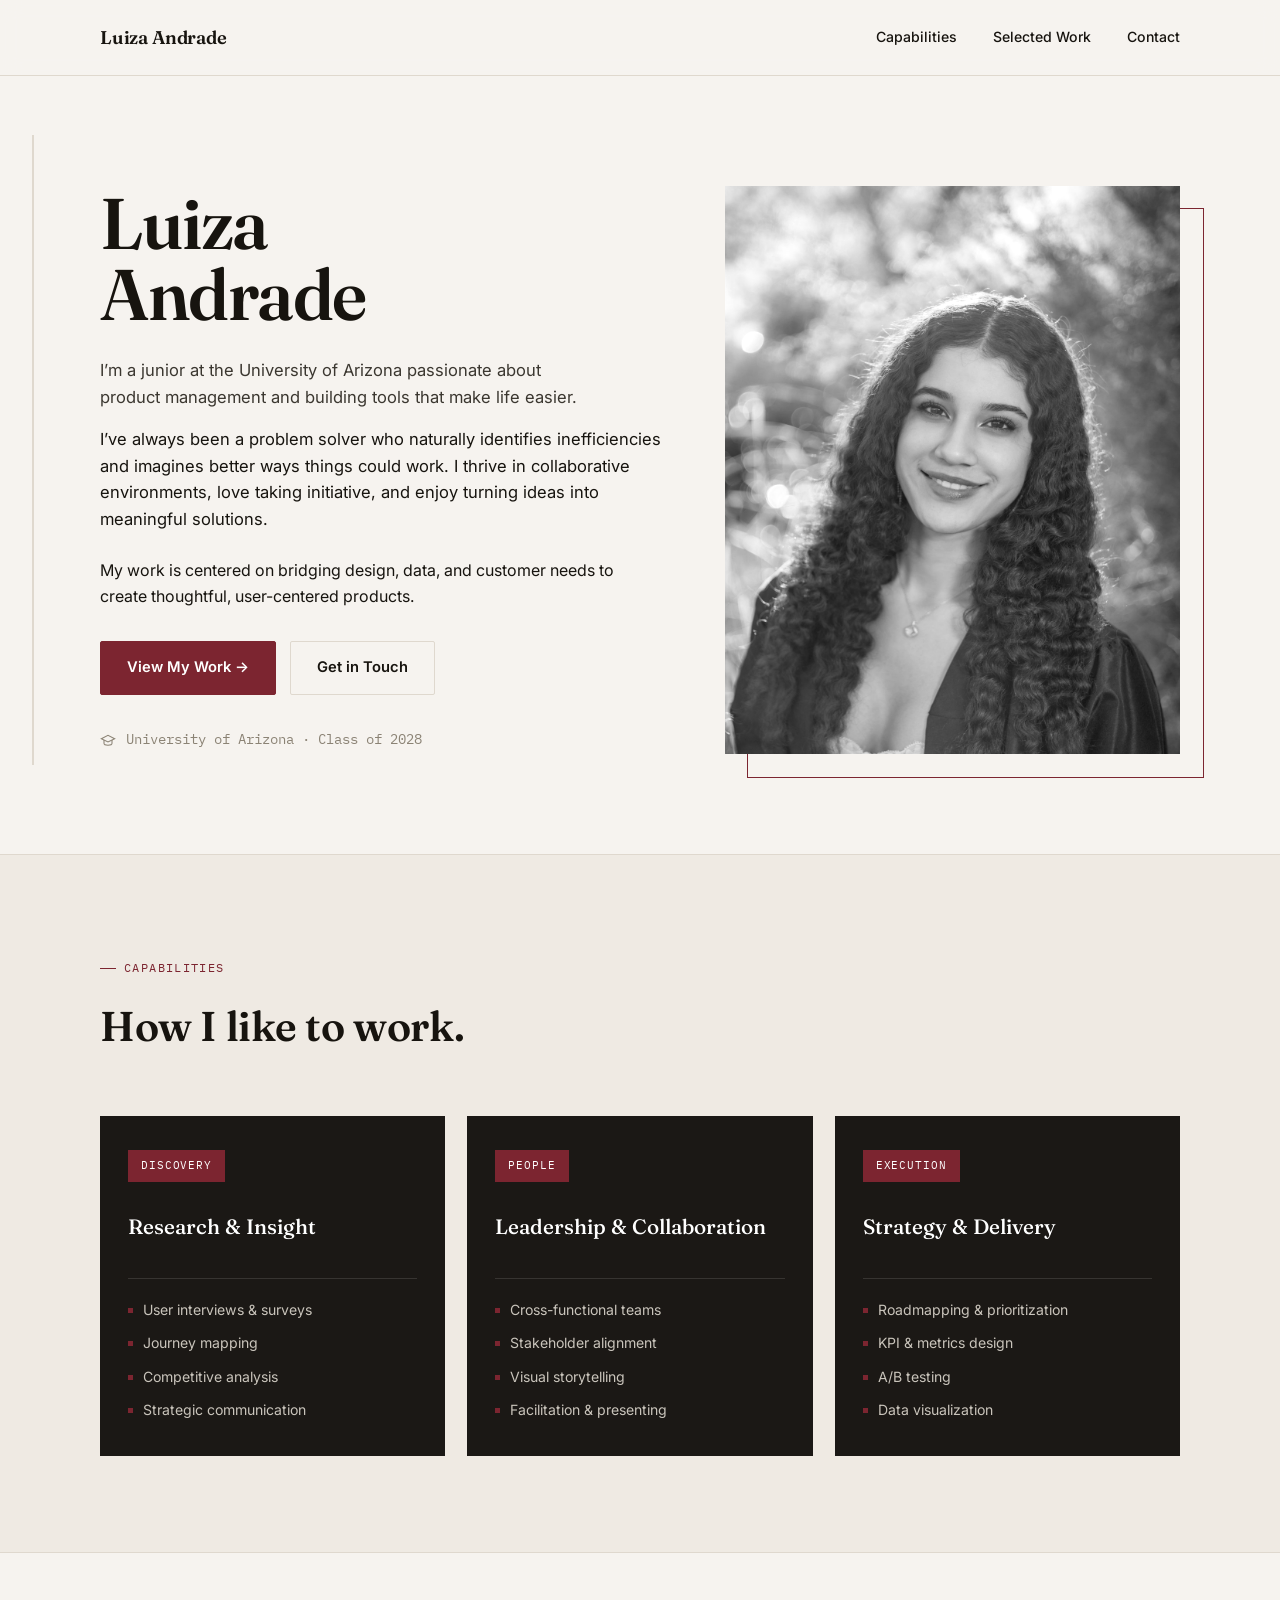
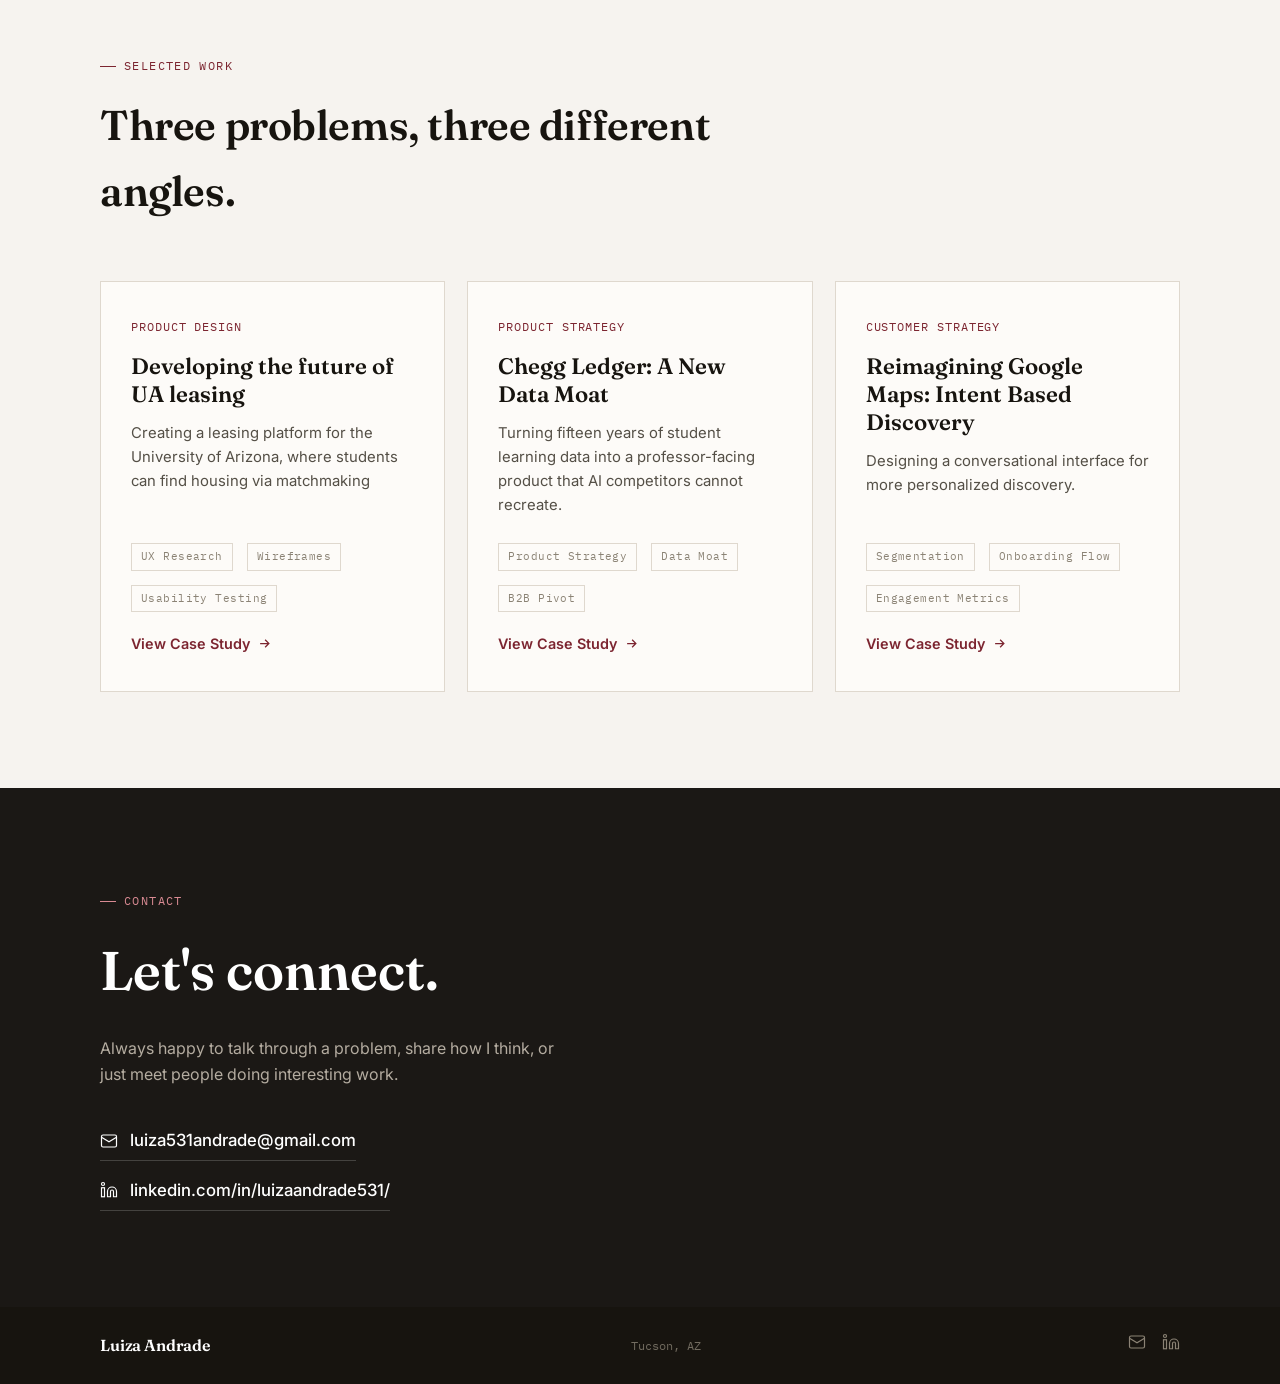
==== index.html @ 091e6804 "Link portfolio to Chegg Ledger case study" ====
<!DOCTYPE html>

<html lang="en"><head>
<meta charset="utf-8"/>
<meta content="width=device-width, initial-scale=1.0" name="viewport"/>
<title>Luiza Andrade</title>
<link href="https://fonts.googleapis.com" rel="preconnect"/>
<link crossorigin="" href="https://fonts.gstatic.com" rel="preconnect"/>
<link href="https://fonts.googleapis.com/css2?family=Fraunces:opsz,wght@9..144,300;9..144,400;9..144,500;9..144,600;9..144,700&amp;family=Inter:wght@400;500;600&amp;family=IBM+Plex+Mono:wght@400;500&amp;display=swap" rel="stylesheet"/>
<style>
  :root{
    --bg: #F6F3EF;
    --bg-alt: #EFEAE3;
    --ink: #17140F;
    --near-black: #1B1815;
    --oxblood: #7C2530;
    --oxblood-dark: #5E1B23;
    --cream-card: #FDFBF8;
    --line: #DFD8CE;
    --stone: #8B8375;
    --stone-light: #B4ACA0;
    --white: #FFFFFF;

    --serif: "Fraunces", Georgia, serif;
    --sans: "Inter", -apple-system, BlinkMacSystemFont, "Segoe UI", sans-serif;
    --mono: "IBM Plex Mono", monospace;
  }

  *{ margin:0; padding:0; box-sizing:border-box; }

  html{ scroll-behavior:smooth; }

  body{
    background:var(--bg);
    color:var(--ink);
    font-family:var(--sans);
    line-height:1.6;
    -webkit-font-smoothing:antialiased;
    overflow-x:hidden;
  }

  a{ color:inherit; text-decoration:none; }

  ::selection{ background:var(--oxblood); color:var(--white); }

  :focus-visible{
    outline: 2px solid var(--oxblood);
    outline-offset: 3px;
  }

  .wrap{
    max-width:1160px;
    margin:0 auto;
    padding:0 40px;
  }

  /* ---------- Roadmap thread (signature element) ---------- */
  .thread-track{
    position:fixed;
    left:32px;
    top:0;
    bottom:0;
    width:2px;
    z-index:5;
    display:flex;
    align-items:center;
    pointer-events:none;
  }
  .thread-track svg{ height:70vh; width:2px; overflow:visible; }
  .thread-line{
    stroke:var(--line);
    stroke-width:2;
  }
  .thread-fill{
    stroke:var(--oxblood);
    stroke-width:2;
    stroke-dasharray:1000;
    stroke-dashoffset:1000;
    transition:stroke-dashoffset .1s linear;
  }
  @media (max-width:900px){
    .thread-track{ display:none; }
  }

  /* ---------- Nav ---------- */
  header{
    position:sticky;
    top:0;
    z-index:50;
    background:rgba(246,243,239,0.88);
    backdrop-filter: blur(10px);
    border-bottom:1px solid var(--line);
  }
  nav{
    max-width:1160px;
    margin:0 auto;
    padding:22px 40px;
    display:flex;
    justify-content:space-between;
    align-items:center;
  }
  .logo{
    font-family:var(--serif);
    font-size:1.15rem;
    font-weight:600;
    letter-spacing:-0.01em;
  }
  .navlinks{
    display:flex;
    gap:36px;
    font-size:0.88rem;
    font-weight:500;
    color:var(--ink);
  }
  .navlinks a{
    position:relative;
    padding:4px 0;
    transition:color .2s ease;
  }
  .navlinks a::after{
    content:"";
    position:absolute;
    left:0; bottom:0;
    width:0; height:1px;
    background:var(--oxblood);
    transition:width .25s ease;
  }
  .navlinks a:hover{ color:var(--oxblood); }
  .navlinks a:hover::after{ width:100%; }

  .nav-toggle{ display:none; background:none; border:none; cursor:pointer; padding:6px; }
  .nav-toggle span{ display:block; width:22px; height:2px; background:var(--ink); margin:5px 0; transition:.25s; }

  @media (max-width:760px){
    .navlinks{
      position:fixed;
      top:64px; right:0;
      background:var(--cream-card);
      flex-direction:column;
      gap:0;
      width:220px;
      border:1px solid var(--line);
      border-radius:8px 0 0 8px;
      box-shadow:0 12px 30px rgba(0,0,0,0.12);
      transform:translateX(110%);
      transition:transform .3s ease;
    }
    .navlinks.open{ transform:translateX(0); }
    .navlinks a{ padding:16px 22px; border-bottom:1px solid var(--line); }
    .nav-toggle{ display:block; }
  }

  /* ---------- Eyebrow / labels ---------- */
  .eyebrow{
    font-family:var(--mono);
    font-size:0.72rem;
    letter-spacing:0.12em;
    text-transform:uppercase;
    color:var(--oxblood);
    display:inline-flex;
    align-items:center;
    gap:8px;
    margin-bottom:16px;
  }
  .eyebrow::before{
    content:"";
    width:16px; height:1px;
    background:var(--oxblood);
  }

  /* ---------- Hero ---------- */
  .hero{
    padding:110px 0 100px;
  }
  .hero-grid{
    display:grid;
    grid-template-columns:1.05fr 0.85fr;
    gap:64px;
    align-items:center;
  }
  .hero h1{
    font-family:var(--serif);
    font-weight:600;
    font-size:clamp(2.8rem, 5.6vw, 4.6rem);
    line-height:0.98;
    letter-spacing:-0.02em;
    margin-bottom:28px;
  }
  .hero h1 em{
    font-style:italic;
    font-weight:400;
    color:var(--oxblood);
  }
  .hero p{
    font-size:1.04rem;
    color:#3B3730;
    max-width:480px;
    margin-bottom:16px;
  }
  .hero p:last-of-type{ margin-bottom:32px; }

  .btn-row{ display:flex; gap:14px; flex-wrap:wrap; margin-bottom:34px; }
  .btn{
    font-family:var(--sans);
    font-weight:600;
    font-size:0.92rem;
    padding:14px 26px;
    border-radius:2px;
    cursor:pointer;
    transition:all .22s ease;
    display:inline-flex;
    align-items:center;
    gap:8px;
  }
  .btn-primary{
    background:var(--oxblood);
    color:var(--white);
    border:1px solid var(--oxblood);
  }
  .btn-primary:hover{
    background:var(--oxblood-dark);
    border-color:var(--oxblood-dark);
    transform:translateY(-1px);
  }
  .btn-ghost{
    background:transparent;
    color:var(--ink);
    border:1px solid var(--line);
  }
  .btn-ghost:hover{
    border-color:var(--ink);
    transform:translateY(-1px);
  }

  .badge-row{
    display:flex; align-items:center; gap:10px;
    font-size:0.85rem;
    color:var(--stone);
    font-family:var(--mono);
  }
  .badge-row svg{ flex-shrink:0; }

  .hero-photo{
    position:relative;
  }
  .hero-photo::before{
    content:"";
    position:absolute;
    top:22px; left:22px;
    width:100%; height:100%;
    border:1px solid var(--oxblood);
    z-index:0;
  }
  .hero-photo img{
    position:relative;
    z-index:1;
    width:100%;
    height:auto;
    display:block;
    object-fit:cover;
    filter:grayscale(1) contrast(1.05);
    aspect-ratio:4/5;
    object-position: center 20%;
  }

  @media (max-width:900px){
    .hero-grid{ grid-template-columns:1fr; }
    .hero{ padding:64px 0 60px; }
    .hero-photo{ order:-1; max-width:340px; }
  }

  /* ---------- Section shells ---------- */
  section{ padding:96px 0; }
  .section-alt{ background:var(--bg-alt); border-top:1px solid var(--line); border-bottom:1px solid var(--line); }

  .section-head{ margin-bottom:56px; max-width:640px; }
  .section-head h2{
    font-family:var(--serif);
    font-weight:600;
    font-size:clamp(1.9rem, 3.4vw, 2.6rem);
    letter-spacing:-0.01em;
  }

  /* ---------- Capabilities ---------- */
  .cap-grid{
    display:grid;
    grid-template-columns:repeat(3, 1fr);
    gap:22px;
  }
  .cap-card{
    background:var(--near-black);
    color:var(--white);
    padding:34px 28px;
    min-height:340px;
    display:flex;
    flex-direction:column;
    position:relative;
    overflow:hidden;
    transition:transform .3s ease;
  }
  .cap-card:hover{ transform:translateY(-4px); }
  .cap-tag{
    align-self:flex-start;
    background:var(--oxblood);
    color:var(--white);
    font-family:var(--mono);
    font-size:0.7rem;
    letter-spacing:0.08em;
    text-transform:uppercase;
    padding:7px 13px;
    margin-bottom:28px;
  }
  .cap-card h3{
    font-family:var(--serif);
    font-weight:500;
    font-size:1.3rem;
    margin-bottom:18px;
  }
  .cap-list{
    list-style:none;
    display:flex;
    flex-direction:column;
    gap:11px;
    margin-top:auto;
    padding-top:20px;
    border-top:1px solid rgba(255,255,255,0.12);
  }
  .cap-list li{
    font-size:0.88rem;
    color:#C9C4BB;
    display:flex;
    align-items:baseline;
    gap:10px;
  }
  .cap-list li::before{
    content:"";
    width:5px; height:5px;
    background:var(--oxblood);
    flex-shrink:0;
    transform:translateY(-2px);
  }

  @media (max-width:900px){
    .cap-grid{ grid-template-columns:1fr; }
  }

  /* ---------- Work ---------- */
  .work-grid{
    display:grid;
    grid-template-columns:repeat(3, 1fr);
    gap:22px;
  }
  .work-card{
    background:var(--cream-card);
    border:1px solid var(--line);
    padding:36px 30px;
    display:flex;
    flex-direction:column;
    transition:border-color .25s ease, transform .25s ease, box-shadow .25s ease;
  }
  .work-card:hover{
    border-color:var(--oxblood);
    transform:translateY(-4px);
    box-shadow:0 18px 40px rgba(23,20,15,0.08);
  }
  .work-tag{
    font-family:var(--mono);
    font-size:0.72rem;
    letter-spacing:0.08em;
    text-transform:uppercase;
    color:var(--oxblood);
    margin-bottom:16px;
  }
  .work-card h3{
    font-family:var(--serif);
    font-weight:600;
    font-size:1.4rem;
    line-height:1.25;
    margin-bottom:14px;
  }
  .work-card p{
    font-size:0.93rem;
    color:#544F46;
    margin-bottom:26px;
    flex-grow:1;
  }
  .work-meta{
    display:flex;
    gap:14px;
    flex-wrap:wrap;
    margin-bottom:20px;
  }
  .work-meta span{
    font-family:var(--mono);
    font-size:0.68rem;
    letter-spacing:0.04em;
    color:var(--stone);
    border:1px solid var(--line);
    padding:4px 9px;
  }
  .work-link{
    font-weight:600;
    font-size:0.9rem;
    color:var(--oxblood);
    display:inline-flex;
    align-items:center;
    gap:7px;
  }
  .work-link svg{ transition:transform .2s ease; }
  .work-card:hover .work-link svg{ transform:translateX(4px); }

  @media (max-width:900px){
    .work-grid{ grid-template-columns:1fr; }
  }

  /* ---------- Contact / Footer ---------- */
  .contact{
    background:var(--near-black);
    color:var(--white);
  }
  .contact .eyebrow{ color:#D98A93; }
  .contact .eyebrow::before{ background:#D98A93; }
  .contact h2{
    font-family:var(--serif);
    font-weight:600;
    font-size:clamp(2.2rem, 4.6vw, 3.4rem);
    margin-bottom:22px;
    max-width:600px;
  }
  .contact p{
    color:#B4ACA0;
    max-width:480px;
    margin-bottom:40px;
    font-size:1rem;
  }
  .contact-links{
    display:flex;
    flex-direction:column;
    gap:16px;
  }
  .contact-links a{
    display:inline-flex;
    align-items:center;
    gap:12px;
    font-size:1.05rem;
    font-weight:500;
    width:fit-content;
    padding-bottom:6px;
    border-bottom:1px solid rgba(255,255,255,0.18);
    transition:border-color .2s ease, color .2s ease;
  }
  .contact-links a:hover{ border-color:var(--oxblood); color:#E7A5AC; }

  footer{
    background:var(--ink);
    color:#8B8375;
    padding:26px 0;
  }
  .footer-row{
    display:flex;
    justify-content:space-between;
    align-items:center;
    flex-wrap:wrap;
    gap:14px;
  }
  .footer-row .logo{ color:var(--white); font-size:1rem; }
  .footer-tag{ font-family:var(--mono); font-size:0.78rem; color:#726C60; }
  .footer-icons{ display:flex; gap:16px; }
  .footer-icons a{ color:#8B8375; transition:color .2s ease; }
  .footer-icons a:hover{ color:var(--oxblood); }

  /* ---------- Reveal on scroll ---------- */
  .reveal{
    opacity:0;
    transform:translateY(22px);
    transition:opacity .7s ease, transform .7s ease;
  }
  .reveal.in{ opacity:1; transform:translateY(0); }

  @media (prefers-reduced-motion: reduce){
    html{ scroll-behavior:auto; }
    .reveal{ opacity:1; transform:none; transition:none; }
    .thread-fill{ transition:none; }
  }

</style>
</head>
<body class="" id="artifacts-component-root-html">
<div aria-hidden="true" class="thread-track">
<svg preserveaspectratio="none" viewbox="0 0 2 1000">
<line class="thread-line" x1="1" x2="1" y1="0" y2="1000"></line>
<line class="thread-fill" id="threadFill" style="stroke-dashoffset: 0;" x1="1" x2="1" y1="0" y2="1000"></line>
</svg>
</div>
<header>
<nav>
<div class="logo">Luiza Andrade</div>
<div class="navlinks" id="navLinks">
<a href="#capabilities">Capabilities</a>
<a href="#work">Selected Work</a>
<a href="#contact">Contact</a>
</div>
<button aria-label="Toggle menu" class="nav-toggle" id="navToggle">
<span></span><span></span><span></span>
</button>
</nav>
</header>
<section class="hero" id="about">
<div class="wrap hero-grid">
<div>
<h1 class="reveal">Luiza<br/>Andrade</h1>
<p class="reveal"><span style="font-size: 16.64px;">I’m a junior at the University of Arizona passionate about product management and building tools that make life easier.</span><div><div><span style="font-size: 16.64px;">I’ve always been a problem solver who naturally identifies inefficiencies and imagines better ways things could work.</span><span style="font-size: 1.04rem;"> I thrive in collaborative environments, love taking initiative, and enjoy turning ideas into meaningful solutions.</span> </div><div><br/></div><div>My work is centered on bridging design, data, and customer needs to create thoughtful, user-centered products.</div></div></p>
<div class="btn-row reveal">
<a class="btn btn-primary" href="#work">View My Work →</a>
<a class="btn btn-ghost" href="#contact">Get in Touch</a>
</div>
<div class="badge-row reveal">
<svg fill="none" height="16" stroke="currentColor" stroke-width="1.6" viewbox="0 0 24 24" width="16"><path d="M22 10 12 5 2 10l10 5 10-5Z"></path><path d="M6 12v5c0 1.5 2.7 3 6 3s6-1.5 6-3v-5"></path></svg>
<span>University of Arizona · Class of 2028</span>
</div>
</div>
<div class="hero-photo reveal" id="heroPhoto">
<img alt="Portrait of Luiza Andrade" id="heroPhotoImg" src="luiza-photo.jpg"/>
</div>
</div>
</section>
<section class="section-alt" id="capabilities">
<div class="wrap">
<div class="section-head reveal">
<div class="eyebrow">Capabilities</div>
<h2>How I like to work.</h2>
</div>
<div class="cap-grid" id="capGrid">
<div class="cap-card reveal">
<div class="cap-tag">Discovery</div>
<h3>Research &amp; Insight</h3>
<ul class="cap-list">
<li>User interviews &amp; surveys</li>
<li>Journey mapping</li>
<li>Competitive analysis</li>
<li>Strategic communication</li>
</ul>
</div>
<div class="cap-card reveal">
<div class="cap-tag">People</div>
<h3>Leadership &amp; Collaboration</h3>
<ul class="cap-list">
<li>Cross-functional teams</li>
<li>Stakeholder alignment</li>
<li>Visual storytelling</li>
<li>Facilitation &amp; presenting</li>
</ul>
</div>
<div class="cap-card reveal">
<div class="cap-tag">Execution</div>
<h3>Strategy &amp; Delivery</h3>
<ul class="cap-list">
<li>Roadmapping &amp; prioritization</li>
<li>KPI &amp; metrics design</li>
<li>A/B testing</li>
<li>Data visualization</li>
</ul>
</div>
</div>
</div>
</section>
<section id="work">
<div class="wrap">
<div class="section-head reveal">
<div class="eyebrow">Selected Work</div>
<h2>Three problems, three different angles.</h2>
</div>
<div class="work-grid" id="workGrid">
<div class="work-card reveal">
<div class="work-tag">Product Design</div>
<h3>Developing the future of UA leasing</h3>
<p>Creating a leasing platform for the University of Arizona, where students can find housing via matchmaking </p>
<div class="work-meta">
<span>UX Research</span>
<span>Wireframes</span>
<span>Usability Testing</span>
</div>
<a class="work-link" href="subzona_case_study (2).html">View Case Study
          <svg fill="none" height="15" stroke="currentColor" stroke-width="2" viewbox="0 0 24 24" width="15"><path d="M5 12h14M13 6l6 6-6 6"></path></svg>
</a>
</div>
<div class="work-card reveal">
<div class="work-tag">Product Strategy</div>
<h3>Chegg Ledger: A New Data Moat</h3>
<p>Turning fifteen years of student learning data into a professor-facing product that AI competitors cannot recreate.</p>
<div class="work-meta">
<span>Product Strategy</span>
<span>Data Moat</span>
<span>B2B Pivot</span>
</div>
<a class="work-link" href="chegg-ledger-case-study (1).html">View Case Study
          <svg fill="none" height="15" stroke="currentColor" stroke-width="2" viewbox="0 0 24 24" width="15"><path d="M5 12h14M13 6l6 6-6 6"></path></svg>
</a>
</div>
<div class="work-card reveal">
<div class="work-tag">Customer Strategy</div>
<h3>Reimagining Google Maps: Intent Based Discovery </h3>
<p>Designing a conversational interface for more personalized discovery.</p>
<div class="work-meta">
<span>Segmentation</span>
<span>Onboarding Flow</span>
<span>Engagement Metrics</span>
</div>
<a class="work-link" href="case-study2">View Case Study
          <svg fill="none" height="15" stroke="currentColor" stroke-width="2" viewbox="0 0 24 24" width="15"><path d="M5 12h14M13 6l6 6-6 6"></path></svg>
</a>
</div>
</div>
</div>
</section>
<section class="contact" id="contact">
<div class="wrap">
<div class="eyebrow reveal">Contact</div>
<h2 class="reveal">Let's connect.</h2>
<p class="reveal">Always happy to talk through a problem, share how I think, or just meet people doing interesting work.</p>
<div class="contact-links reveal">
<a href="mailto:luiza531andrade@gmail.com">
<svg fill="none" height="18" stroke="currentColor" stroke-width="1.6" viewbox="0 0 24 24" width="18"><rect height="16" rx="2" width="20" x="2" y="4"></rect><path d="m2 7 10 6 10-6"></path></svg>
<span>luiza531andrade@gmail.com</span>
</a>
<a href="https://www.linkedin.com/in/luizaandrade531/" rel="noopener" target="_blank">
<svg fill="none" height="18" stroke="currentColor" stroke-width="1.6" viewbox="0 0 24 24" width="18"><path d="M16 8a6 6 0 0 1 6 6v7h-4v-7a2 2 0 0 0-2-2 2 2 0 0 0-2 2v7h-4v-7a6 6 0 0 1 6-6Z"></path><rect height="12" width="4" x="2" y="9"></rect><circle cx="4" cy="4" r="2"></circle></svg>
<span>linkedin.com/in/luizaandrade531/</span>
</a>
</div>
</div>
</section>
<footer>
<div class="wrap footer-row">
<div class="logo">Luiza Andrade</div>
<div class="footer-tag">Tucson, AZ </div>
<div class="footer-icons">
<a aria-label="Email" href="mailto:luiza531andrade@gmail.com">
<svg fill="none" height="18" stroke="currentColor" stroke-width="1.6" viewbox="0 0 24 24" width="18"><rect height="16" rx="2" width="20" x="2" y="4"></rect><path d="m2 7 10 6 10-6"></path></svg>
</a>
<a aria-label="LinkedIn" href="https://www.linkedin.com/in/luizaandrade531/" rel="noopener" target="_blank">
<svg fill="none" height="18" stroke="currentColor" stroke-width="1.6" viewbox="0 0 24 24" width="18"><path d="M16 8a6 6 0 0 1 6 6v7h-4v-7a2 2 0 0 0-2-2 2 2 0 0 0-2 2v7h-4v-7a6 6 0 0 1 6-6Z"></path><rect height="12" width="4" x="2" y="9"></rect><circle cx="4" cy="4" r="2"></circle></svg>
</a>
</div>
</div>
</footer>
<script>
  // Mobile nav toggle
  const navToggle = document.getElementById('navToggle');
  const navLinks = document.getElementById('navLinks');
  navToggle.addEventListener('click', () => navLinks.classList.toggle('open'));
  navLinks.querySelectorAll('a').forEach(a => a.addEventListener('click', () => navLinks.classList.remove('open')));

  // Scroll reveal
  const reveals = document.querySelectorAll('.reveal');
  const io = new IntersectionObserver((entries) => {
    entries.forEach(entry => {
      if(entry.isIntersecting){
        entry.target.classList.add('in');
        io.unobserve(entry.target);
      }
    });
  }, { threshold: 0.15 });
  reveals.forEach(el => io.observe(el));

  // Roadmap thread fill on scroll
  const threadFill = document.getElementById('threadFill');
  function updateThread(){
    const scrollTop = window.scrollY;
    const docHeight = document.documentElement.scrollHeight - window.innerHeight;
    const pct = Math.min(scrollTop / docHeight, 1);
    const len = 1000;
    threadFill.style.strokeDashoffset = String(len - (len * pct));
  }
  window.addEventListener('scroll', updateThread, { passive:true });
  updateThread();

</script>
</body></html>
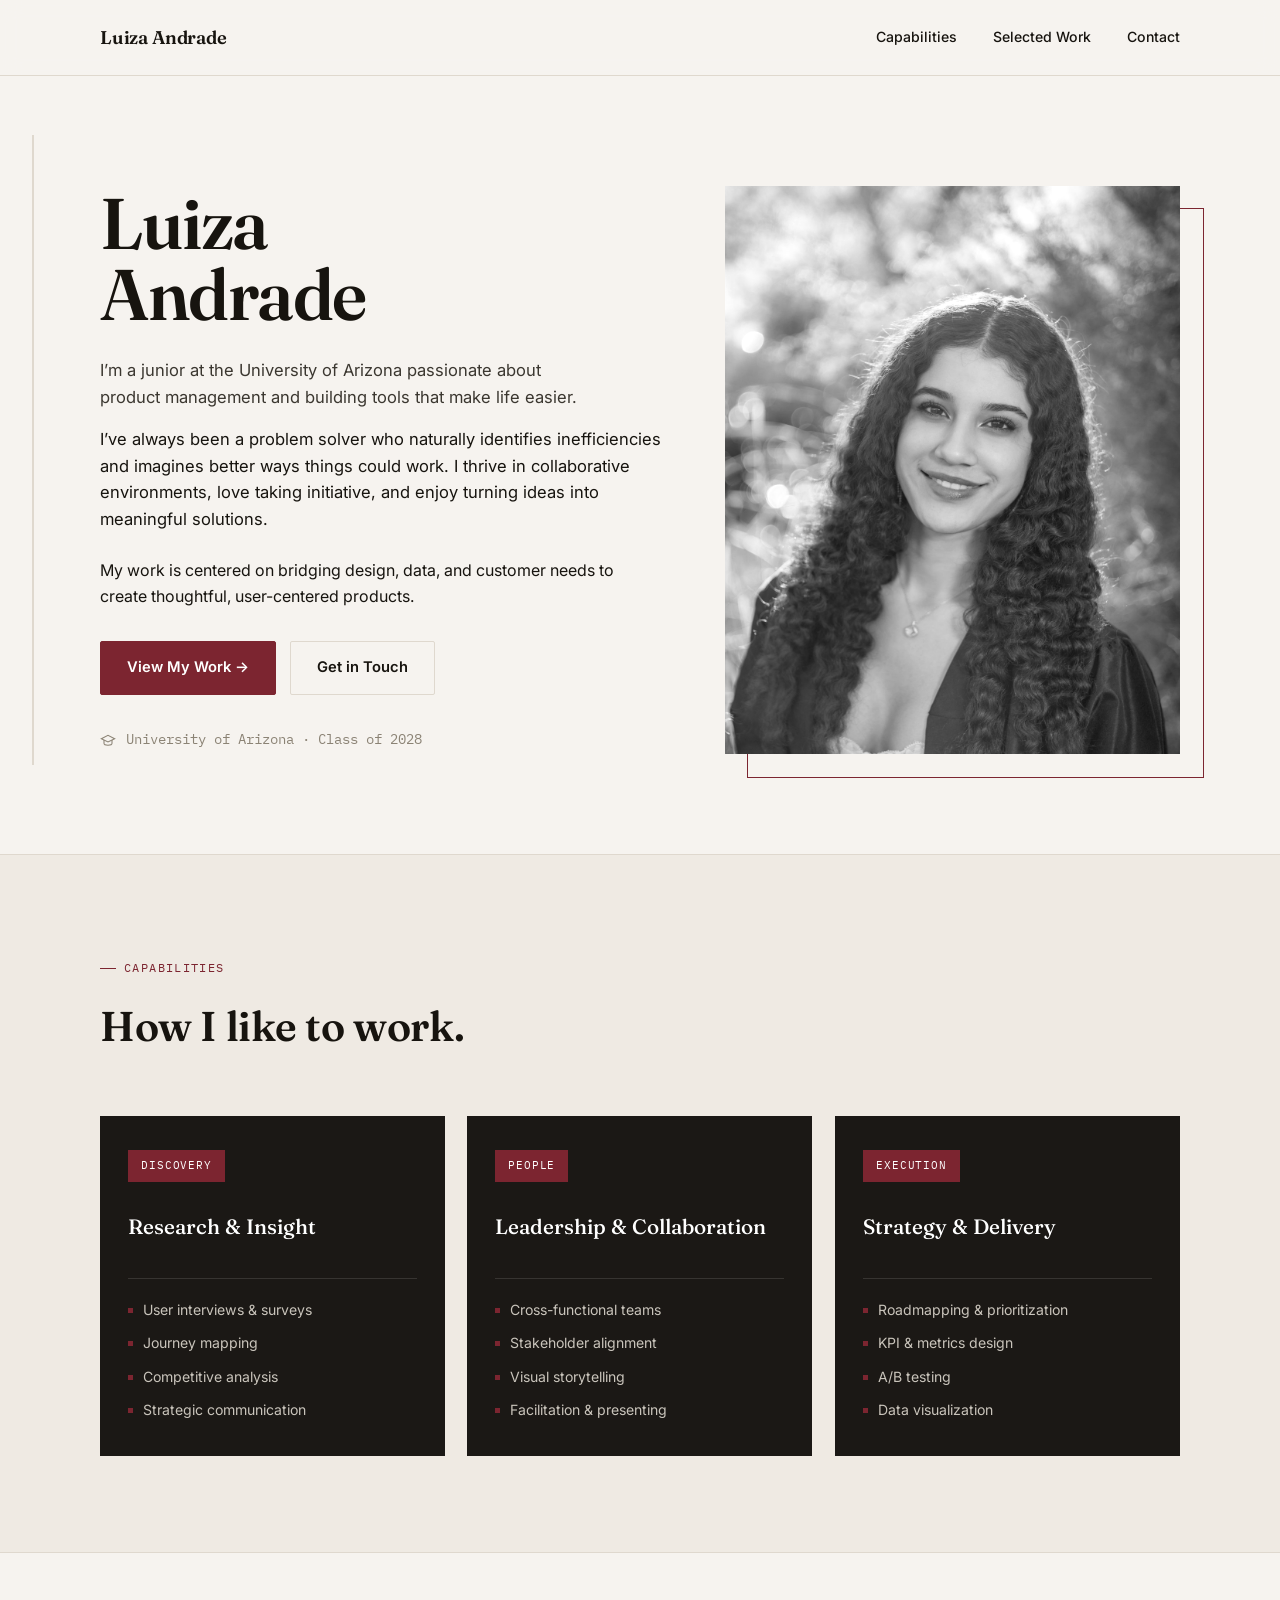
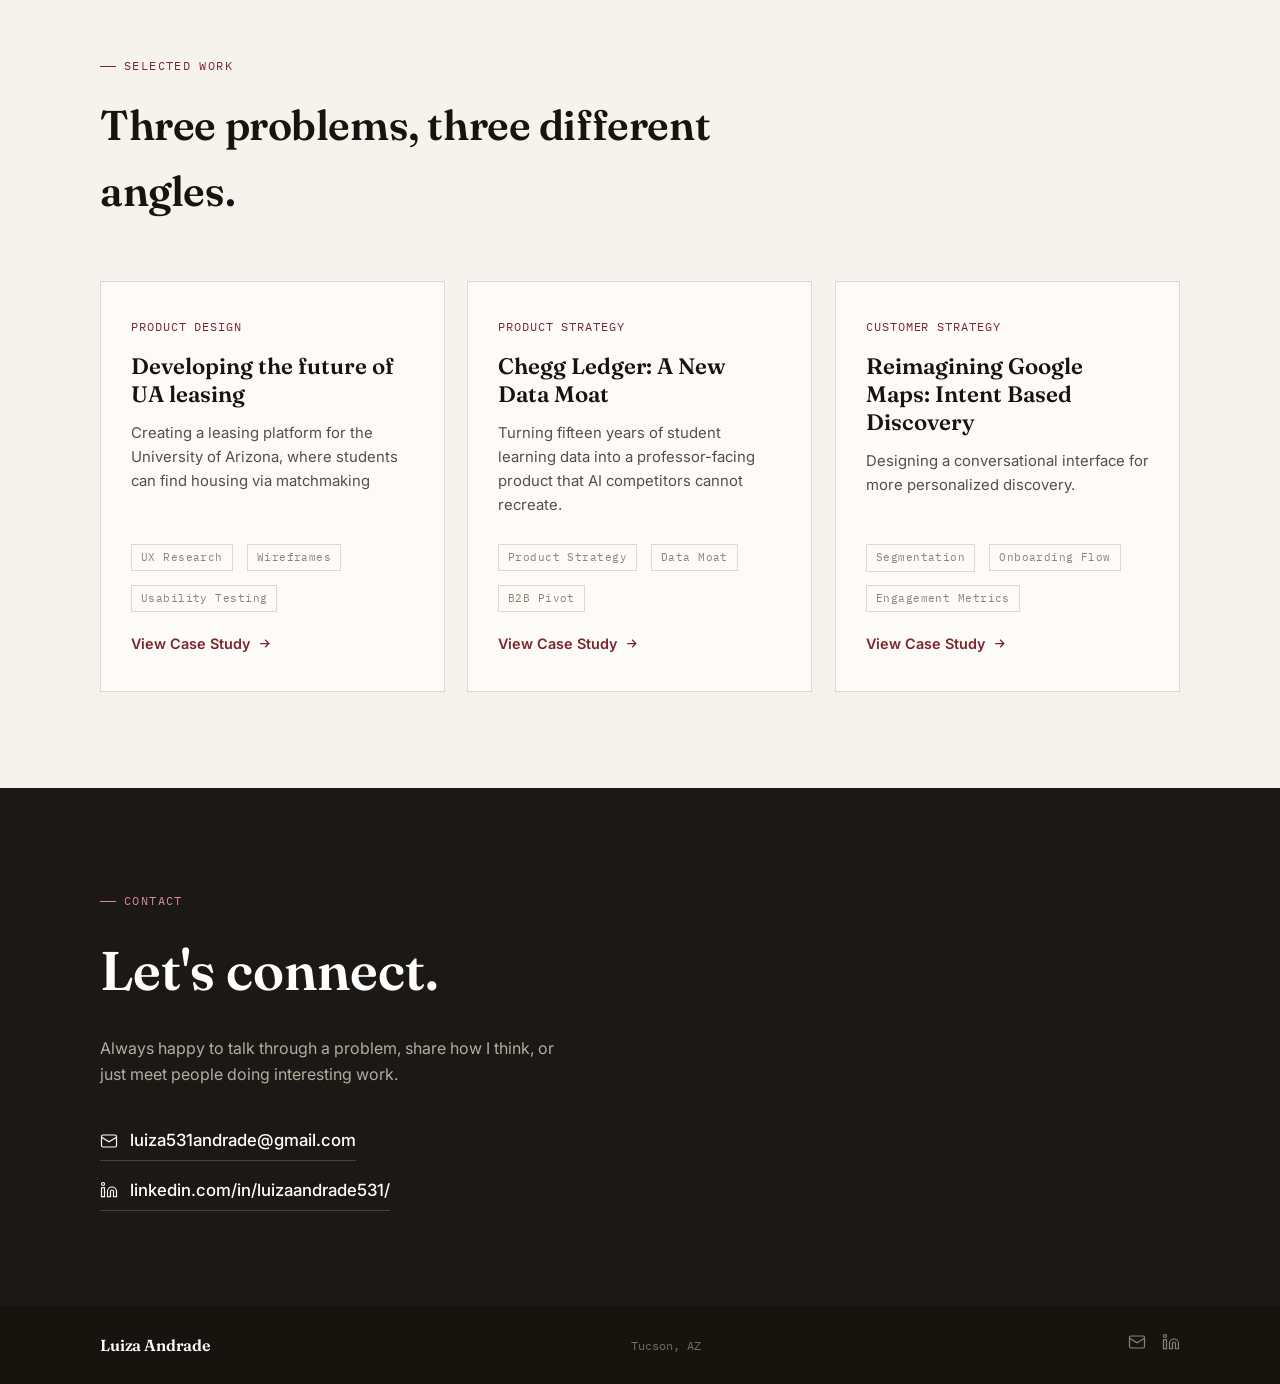
==== commit 17a2f480: "Add interactive motion across portfolio" ====
--- a/index.html
+++ b/index.html
@@ -484,6 +484,7 @@
   }
 
 </style>
+<link href="motion.css" rel="stylesheet"/>
 </head>
 <body class="" id="artifacts-component-root-html">
 <div aria-hidden="true" class="thread-track">
@@ -676,4 +677,5 @@
   updateThread();
 
 </script>
+<script src="motion.js"></script>
 </body></html>
--- a/motion.css
+++ b/motion.css
@@ -0,0 +1,14 @@
+:root{--motion-accent:#b43e51}
+.motion-progress{position:fixed;z-index:10000;top:0;left:0;width:100%;height:3px;transform:scaleX(0);transform-origin:left;background:linear-gradient(90deg,var(--motion-accent),#e79b75);pointer-events:none}
+.motion-ready .motion-reveal{opacity:0;transform:translateY(28px) scale(.985);filter:blur(3px);transition:opacity .72s cubic-bezier(.2,.75,.25,1),transform .72s cubic-bezier(.2,.75,.25,1),filter .72s ease;transition-delay:var(--motion-delay,0ms)}
+.motion-ready .motion-reveal.motion-in{opacity:1;transform:none;filter:none}
+.motion-ready .motion-pop{transition:transform .35s cubic-bezier(.2,.8,.2,1),box-shadow .35s ease,border-color .35s ease;transform-style:preserve-3d;will-change:transform}
+.motion-ready .motion-pop:hover{transform:translateY(-7px) rotateX(var(--motion-rx,0deg)) rotateY(var(--motion-ry,0deg));box-shadow:0 20px 45px rgba(31,22,23,.13)}
+.motion-ready a,.motion-ready button{transition:transform .22s ease,color .22s ease,background-color .22s ease,border-color .22s ease}
+.motion-ready a:hover,.motion-ready button:hover{transform:translateY(-2px)}
+.motion-ready img{transition:transform .65s cubic-bezier(.2,.8,.2,1),filter .4s ease}
+.motion-ready .motion-pop:hover img,.motion-ready figure:hover img,.motion-ready .phone:hover img{transform:scale(1.025)}
+.motion-cursor{position:fixed;z-index:9999;width:14px;height:14px;border:2px solid var(--motion-accent);border-radius:50%;left:0;top:0;transform:translate(-50%,-50%);pointer-events:none;opacity:0;transition:width .18s,height .18s,background .18s,opacity .18s;mix-blend-mode:multiply}
+.motion-cursor.is-active{width:34px;height:34px;background:color-mix(in srgb,var(--motion-accent) 18%,transparent)}
+@media(max-width:800px),(pointer:coarse){.motion-cursor{display:none}.motion-ready .motion-pop:hover{transform:translateY(-4px)}}
+@media(prefers-reduced-motion:reduce){html{scroll-behavior:auto!important}.motion-progress,.motion-cursor{display:none}.motion-ready .motion-reveal{opacity:1;transform:none;filter:none;transition:none}.motion-ready *{animation-duration:.01ms!important;animation-iteration-count:1!important;transition-duration:.01ms!important}}
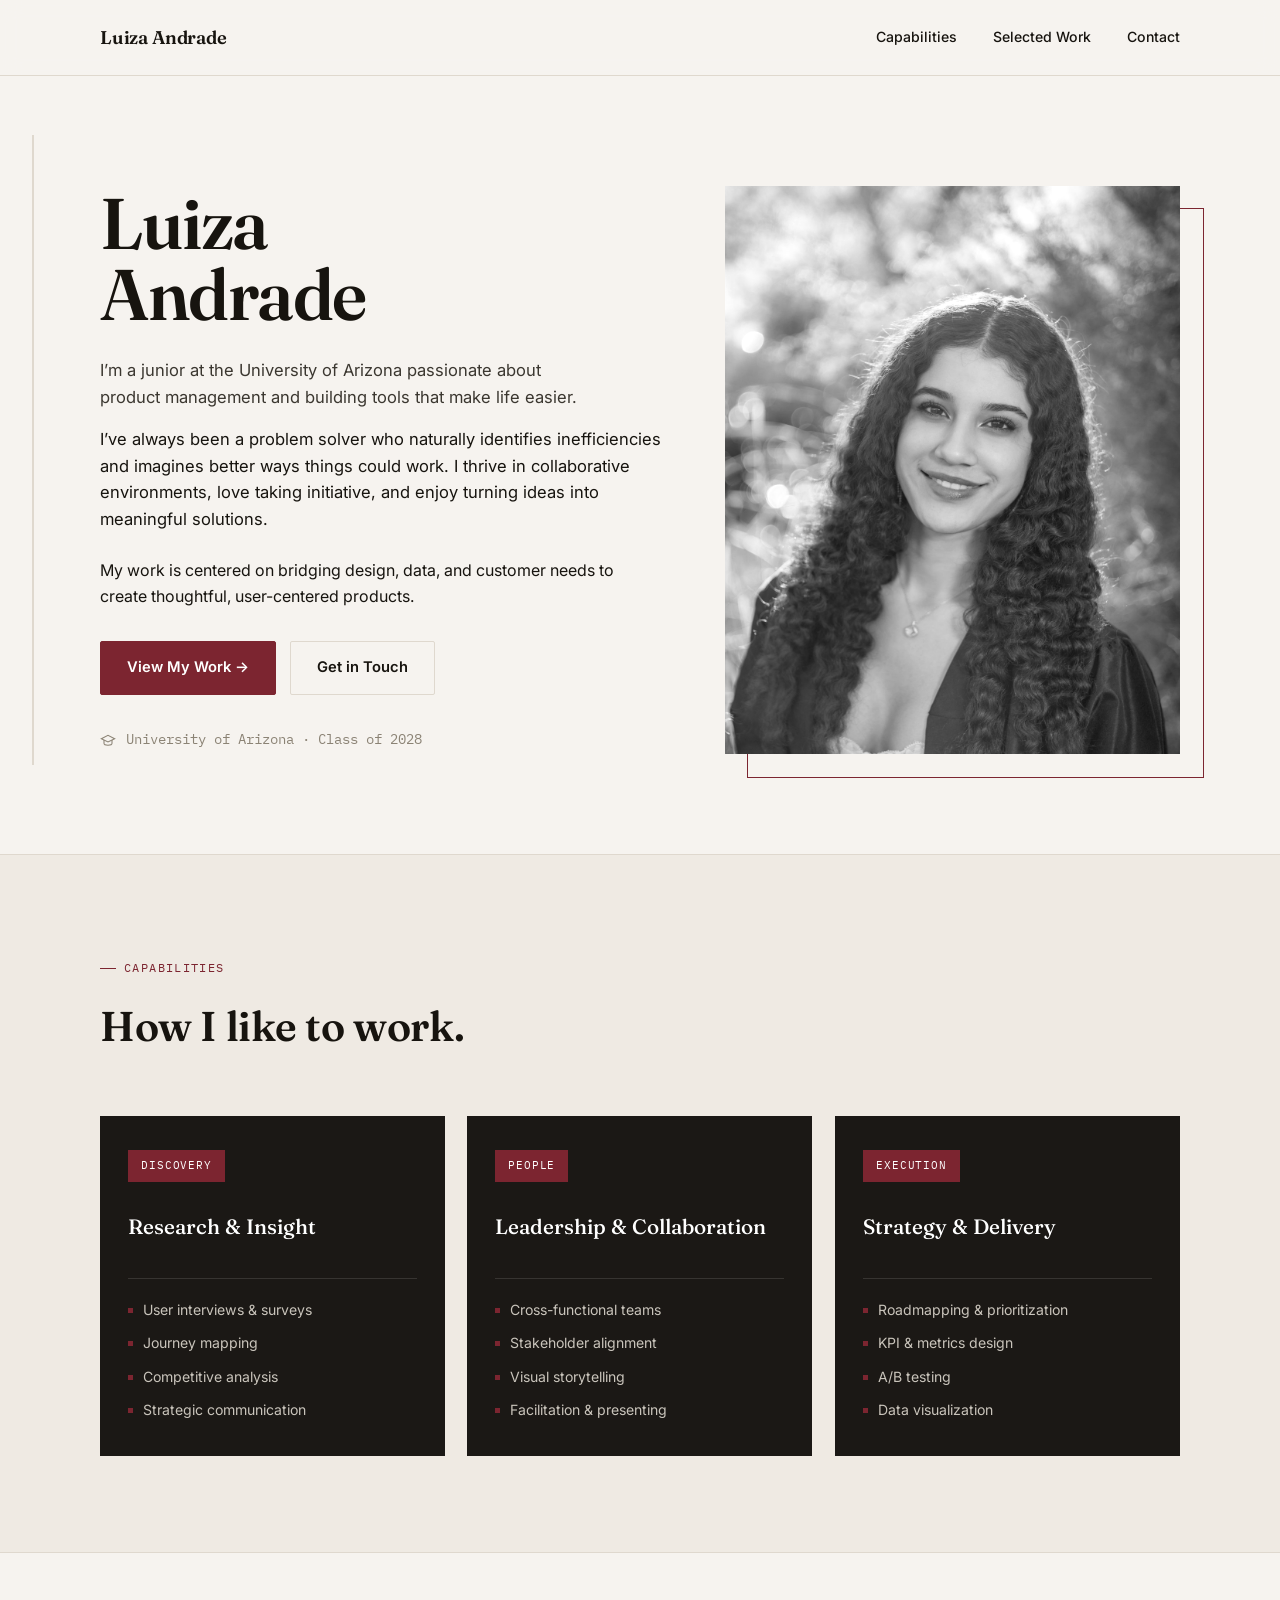
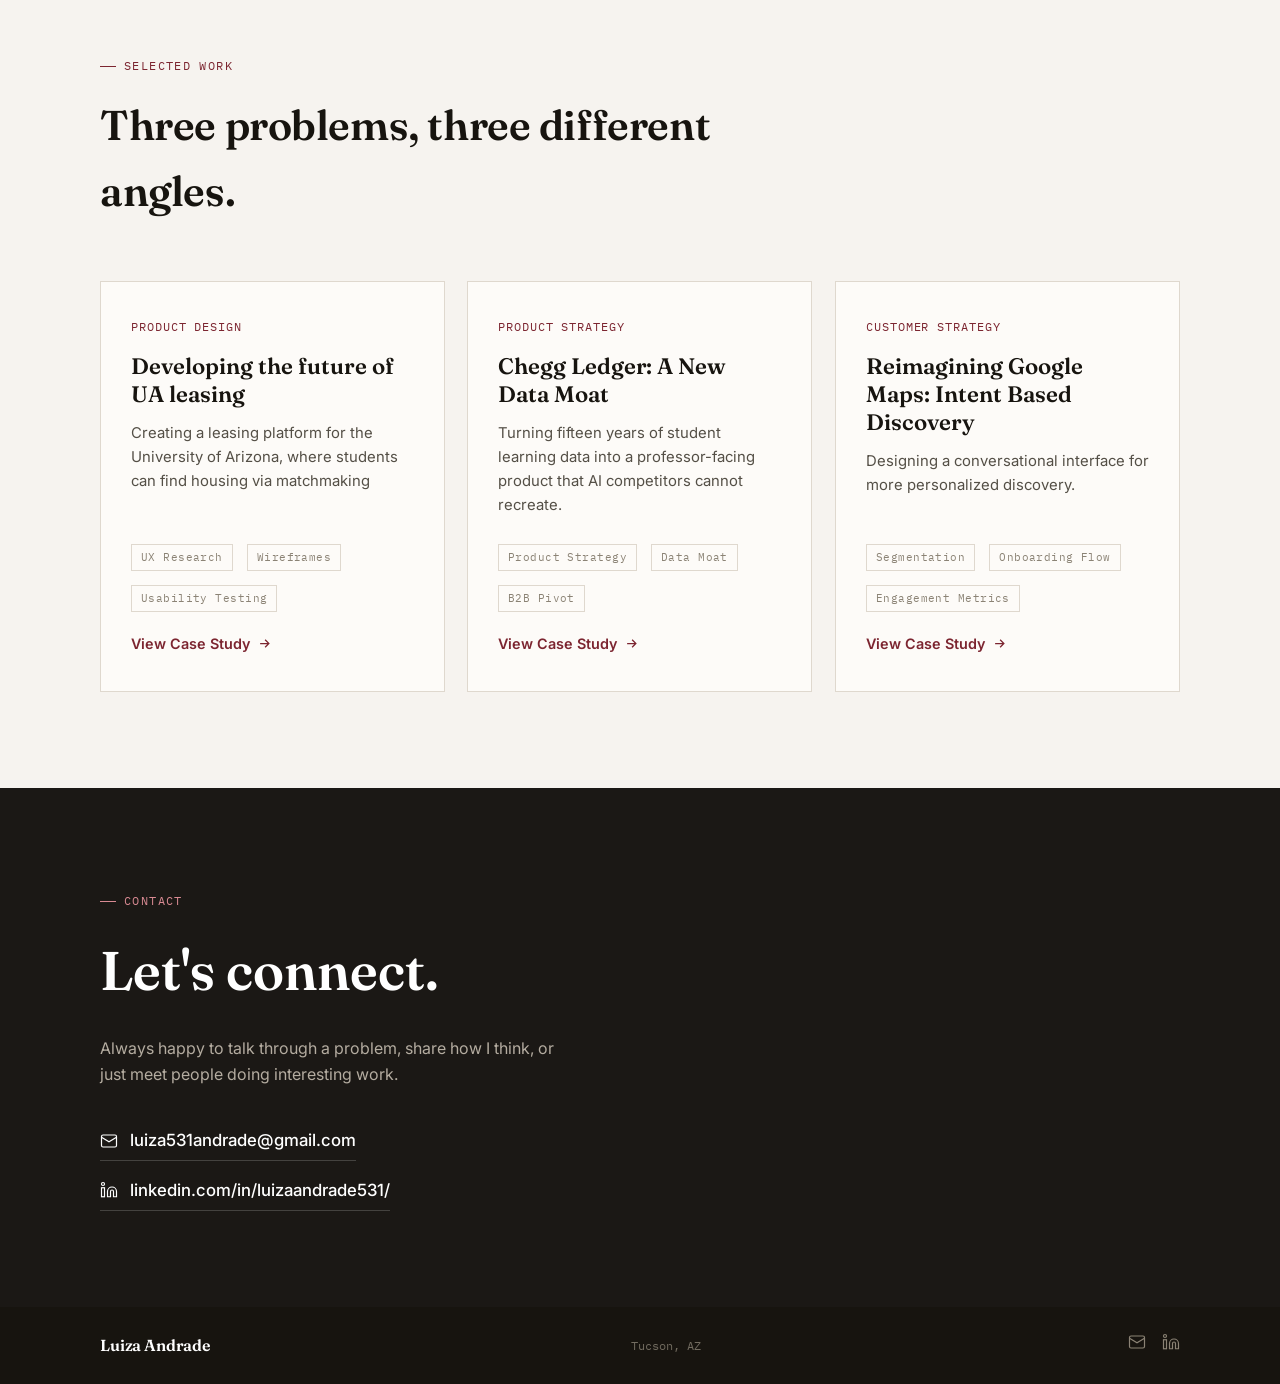
==== commit 01483664: "Unify case study presentation" ====
--- a/index.html
+++ b/index.html
@@ -607,7 +607,7 @@
 <span>Onboarding Flow</span>
 <span>Engagement Metrics</span>
 </div>
-<a class="work-link" href="case-study2">View Case Study
+<a class="work-link" href="case-study2.html">View Case Study
           <svg fill="none" height="15" stroke="currentColor" stroke-width="2" viewbox="0 0 24 24" width="15"><path d="M5 12h14M13 6l6 6-6 6"></path></svg>
 </a>
 </div>
--- a/motion.css
+++ b/motion.css
@@ -1,14 +1,12 @@
 :root{--motion-accent:#b43e51}
 .motion-progress{position:fixed;z-index:10000;top:0;left:0;width:100%;height:3px;transform:scaleX(0);transform-origin:left;background:linear-gradient(90deg,var(--motion-accent),#e79b75);pointer-events:none}
-.motion-ready .motion-reveal{opacity:0;transform:translateY(28px) scale(.985);filter:blur(3px);transition:opacity .72s cubic-bezier(.2,.75,.25,1),transform .72s cubic-bezier(.2,.75,.25,1),filter .72s ease;transition-delay:var(--motion-delay,0ms)}
-.motion-ready .motion-reveal.motion-in{opacity:1;transform:none;filter:none}
+.motion-ready .motion-reveal{opacity:0;transform:translateY(28px) scale(.985);transition:opacity .72s cubic-bezier(.2,.75,.25,1),transform .72s cubic-bezier(.2,.75,.25,1);transition-delay:var(--motion-delay,0ms)}
+.motion-ready .motion-reveal.motion-in{opacity:1;transform:none}
 .motion-ready .motion-pop{transition:transform .35s cubic-bezier(.2,.8,.2,1),box-shadow .35s ease,border-color .35s ease;transform-style:preserve-3d;will-change:transform}
 .motion-ready .motion-pop:hover{transform:translateY(-7px) rotateX(var(--motion-rx,0deg)) rotateY(var(--motion-ry,0deg));box-shadow:0 20px 45px rgba(31,22,23,.13)}
 .motion-ready a,.motion-ready button{transition:transform .22s ease,color .22s ease,background-color .22s ease,border-color .22s ease}
 .motion-ready a:hover,.motion-ready button:hover{transform:translateY(-2px)}
 .motion-ready img{transition:transform .65s cubic-bezier(.2,.8,.2,1),filter .4s ease}
 .motion-ready .motion-pop:hover img,.motion-ready figure:hover img,.motion-ready .phone:hover img{transform:scale(1.025)}
-.motion-cursor{position:fixed;z-index:9999;width:14px;height:14px;border:2px solid var(--motion-accent);border-radius:50%;left:0;top:0;transform:translate(-50%,-50%);pointer-events:none;opacity:0;transition:width .18s,height .18s,background .18s,opacity .18s;mix-blend-mode:multiply}
-.motion-cursor.is-active{width:34px;height:34px;background:color-mix(in srgb,var(--motion-accent) 18%,transparent)}
-@media(max-width:800px),(pointer:coarse){.motion-cursor{display:none}.motion-ready .motion-pop:hover{transform:translateY(-4px)}}
-@media(prefers-reduced-motion:reduce){html{scroll-behavior:auto!important}.motion-progress,.motion-cursor{display:none}.motion-ready .motion-reveal{opacity:1;transform:none;filter:none;transition:none}.motion-ready *{animation-duration:.01ms!important;animation-iteration-count:1!important;transition-duration:.01ms!important}}
+@media(max-width:800px),(pointer:coarse){.motion-ready .motion-pop:hover{transform:translateY(-4px)}}
+@media(prefers-reduced-motion:reduce){html{scroll-behavior:auto!important}.motion-progress{display:none}.motion-ready .motion-reveal{opacity:1;transform:none;transition:none}.motion-ready *{animation-duration:.01ms!important;animation-iteration-count:1!important;transition-duration:.01ms!important}}
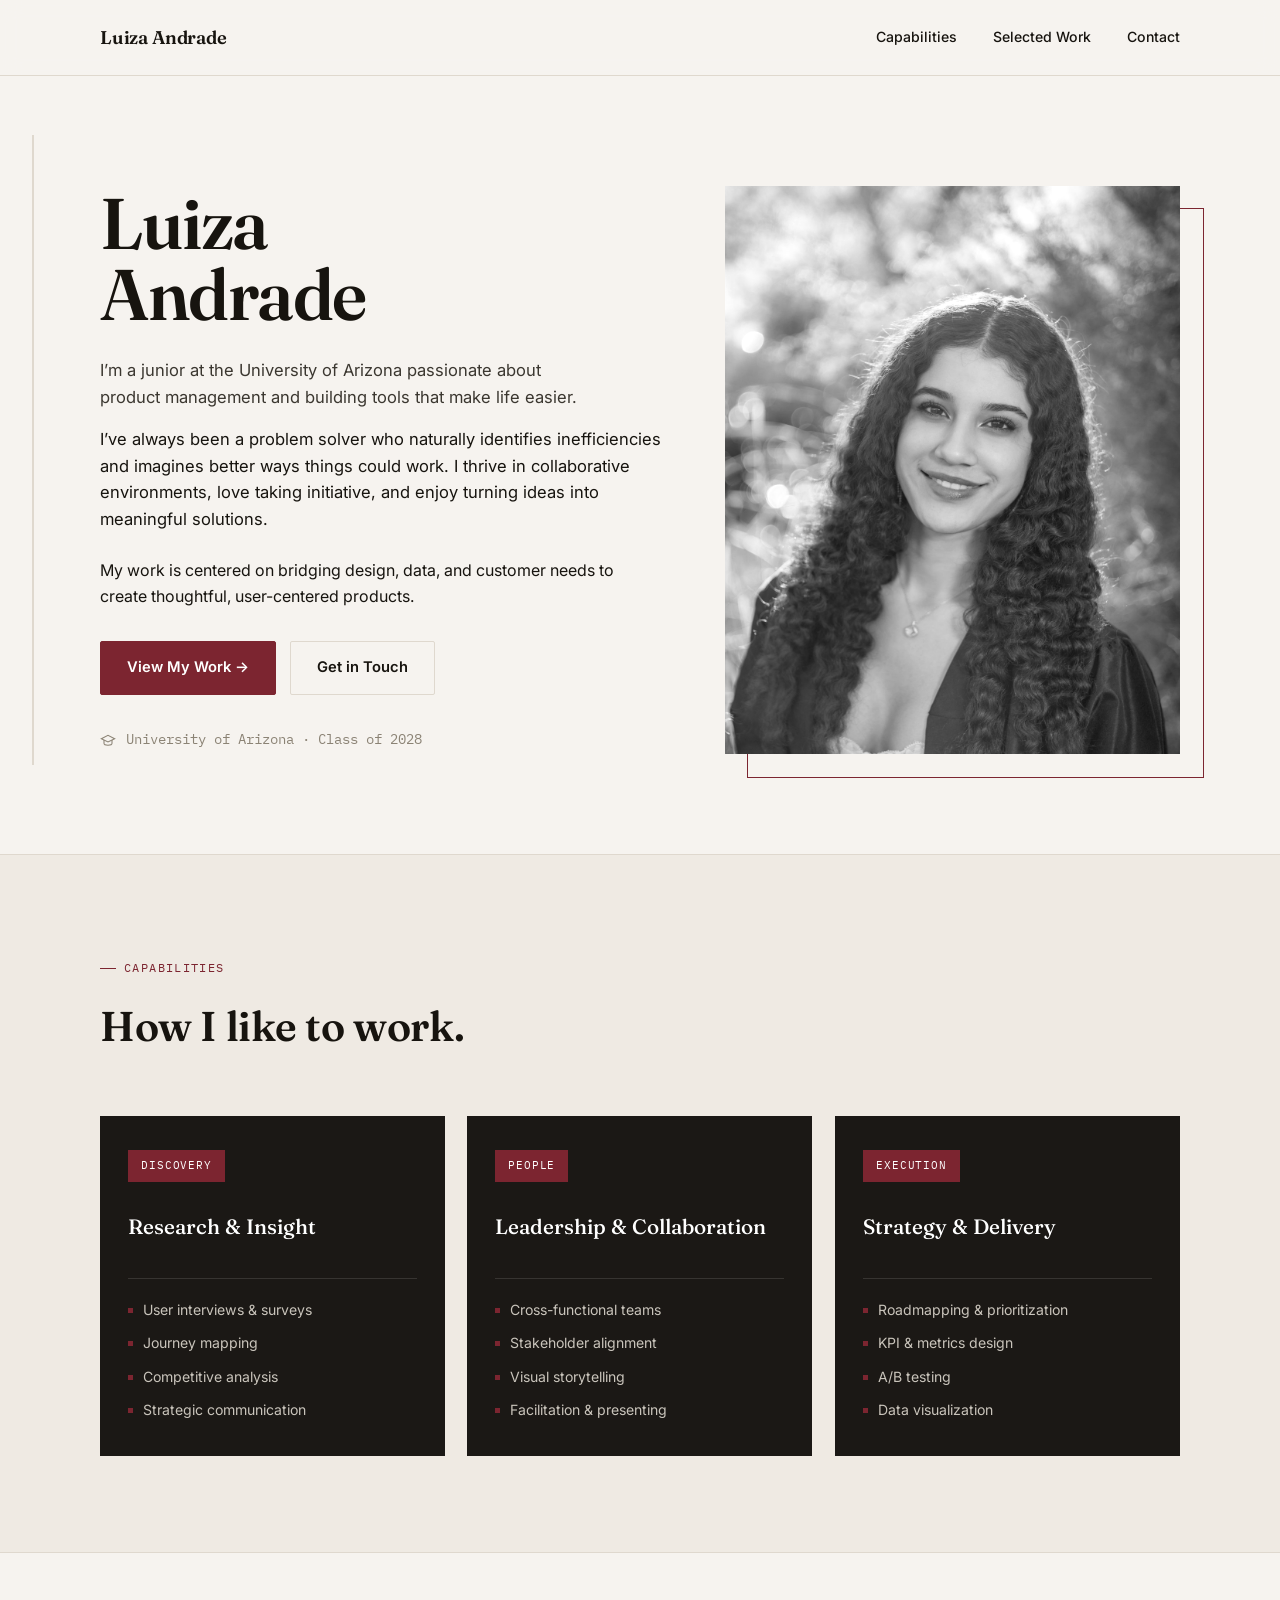
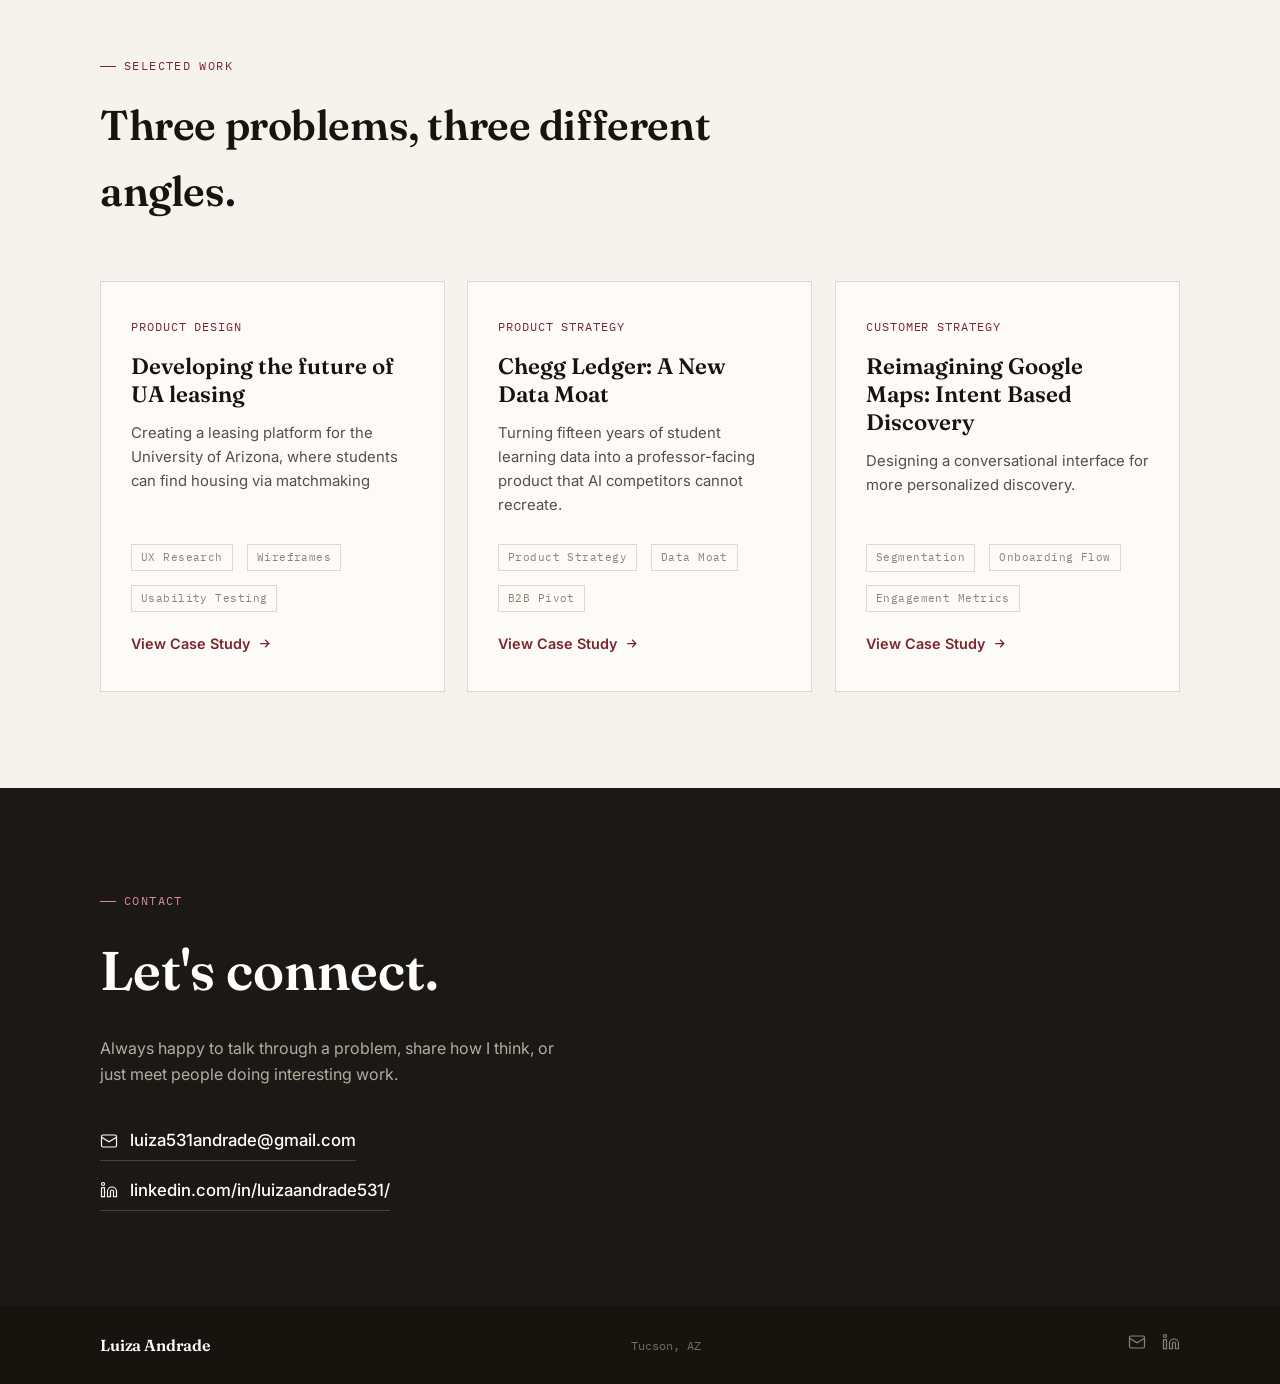
==== commit 1245062e: "Fix and preload case study links" ====
--- a/index.html
+++ b/index.html
@@ -7,6 +7,9 @@
 <link href="https://fonts.googleapis.com" rel="preconnect"/>
 <link crossorigin="" href="https://fonts.gstatic.com" rel="preconnect"/>
 <link href="https://fonts.googleapis.com/css2?family=Fraunces:opsz,wght@9..144,300;9..144,400;9..144,500;9..144,600;9..144,700&amp;family=Inter:wght@400;500;600&amp;family=IBM+Plex+Mono:wght@400;500&amp;display=swap" rel="stylesheet"/>
+<link href="subzona-case-study.html" rel="prefetch"/>
+<link href="chegg-ledger-case-study.html" rel="prefetch"/>
+<link href="case-study2.html" rel="prefetch"/>
 <style>
   :root{
     --bg: #F6F3EF;
@@ -581,7 +584,7 @@
 <span>Wireframes</span>
 <span>Usability Testing</span>
 </div>
-<a class="work-link" href="subzona_case_study (2).html">View Case Study
+<a class="work-link" href="subzona-case-study.html">View Case Study
           <svg fill="none" height="15" stroke="currentColor" stroke-width="2" viewbox="0 0 24 24" width="15"><path d="M5 12h14M13 6l6 6-6 6"></path></svg>
 </a>
 </div>
@@ -594,7 +597,7 @@
 <span>Data Moat</span>
 <span>B2B Pivot</span>
 </div>
-<a class="work-link" href="chegg-ledger-case-study (1).html">View Case Study
+<a class="work-link" href="chegg-ledger-case-study.html">View Case Study
           <svg fill="none" height="15" stroke="currentColor" stroke-width="2" viewbox="0 0 24 24" width="15"><path d="M5 12h14M13 6l6 6-6 6"></path></svg>
 </a>
 </div>
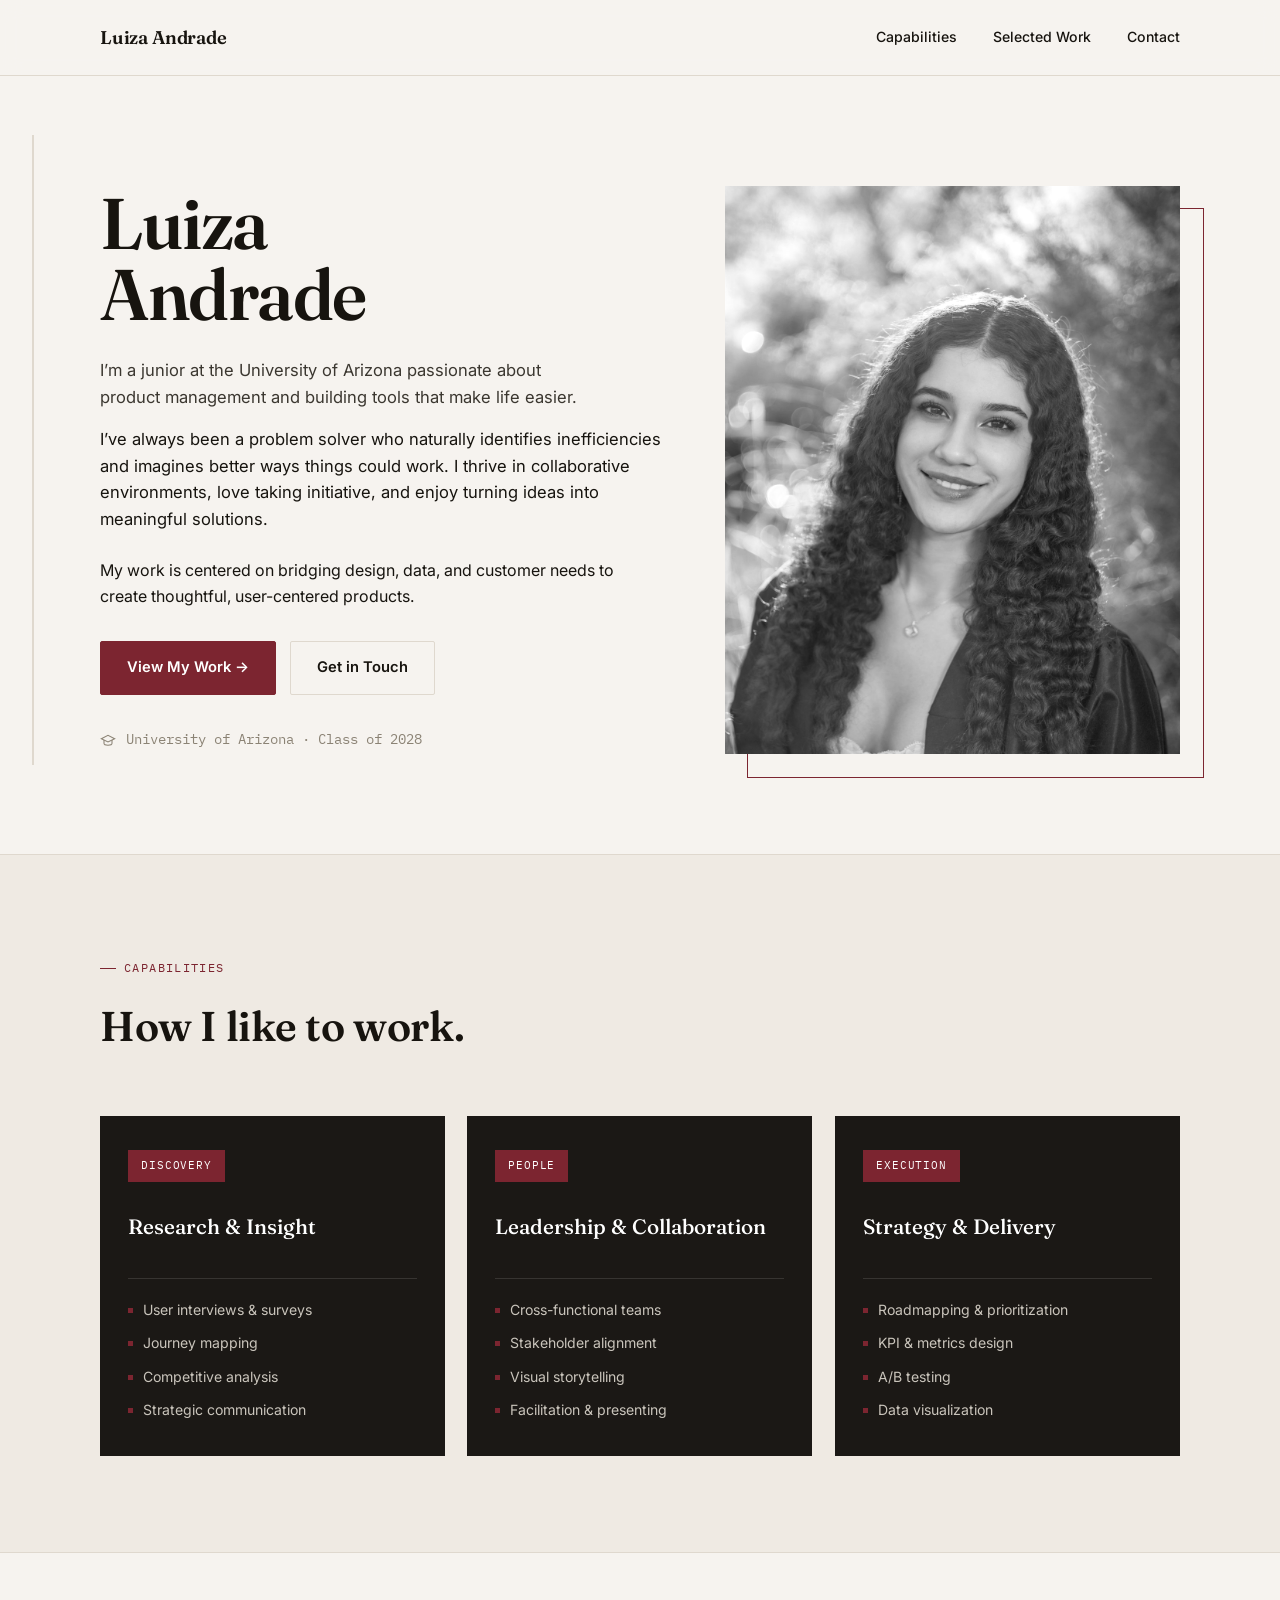
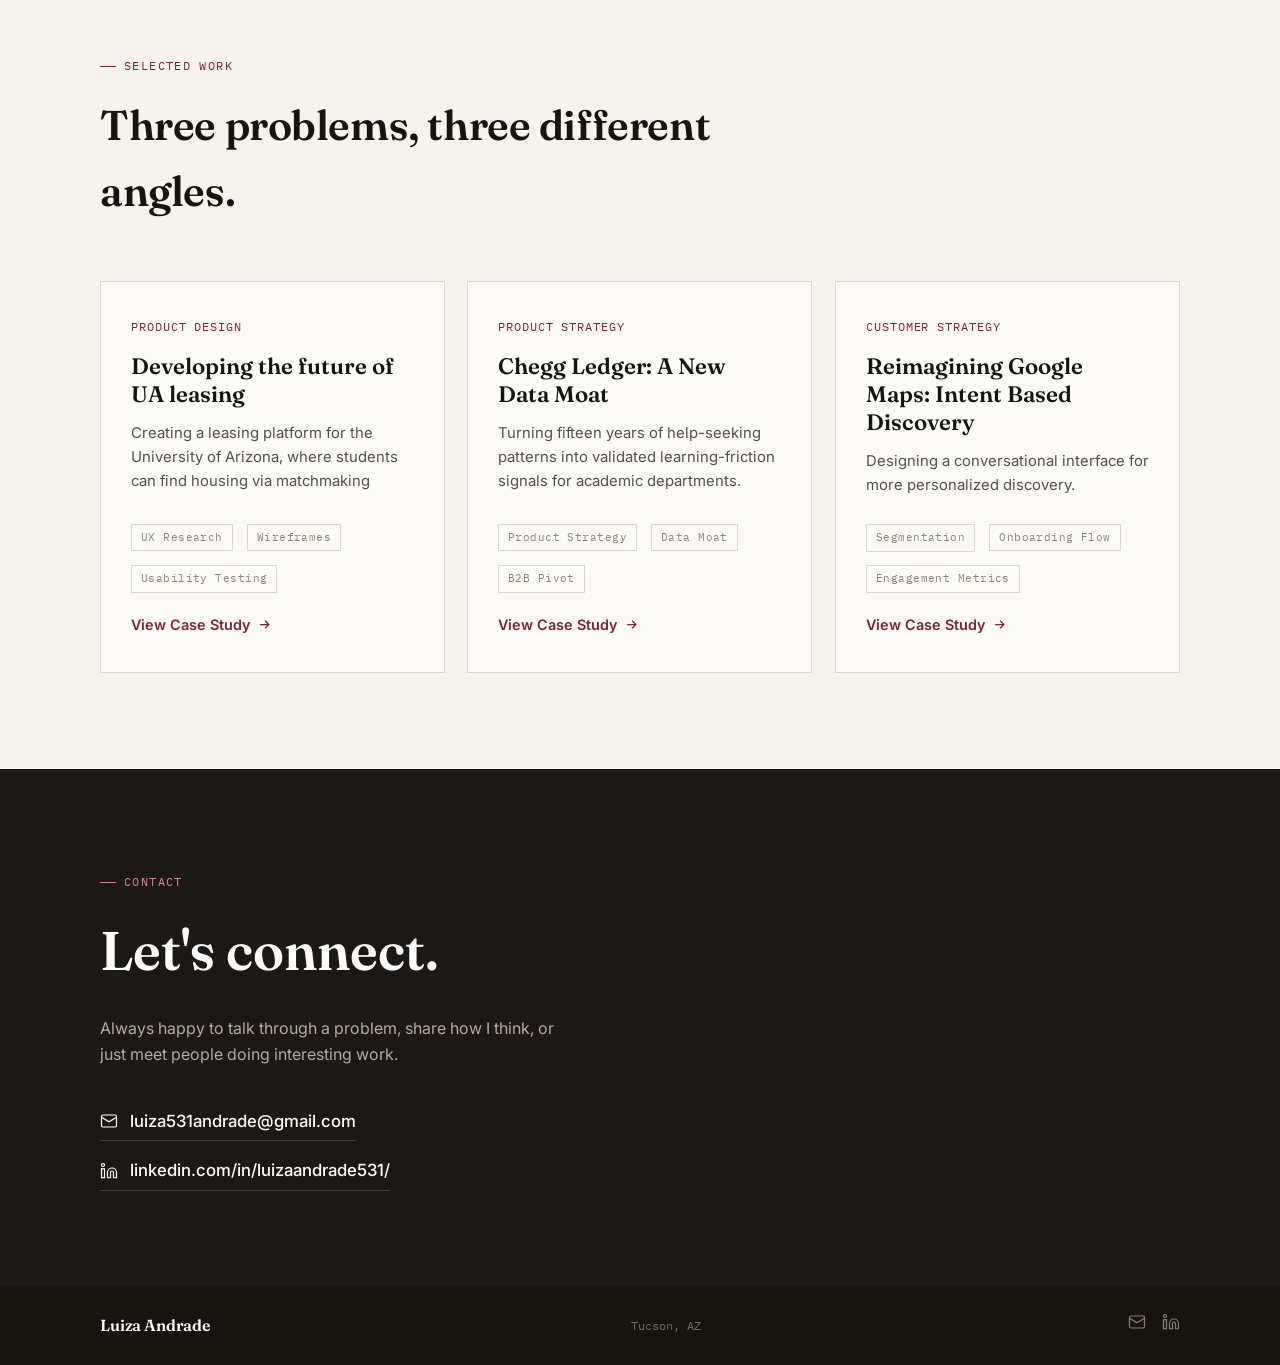
==== commit 297ba9c4: "Update Chegg case study summary" ====
--- a/index.html
+++ b/index.html
@@ -591,7 +591,7 @@
 <div class="work-card reveal">
 <div class="work-tag">Product Strategy</div>
 <h3>Chegg Ledger: A New Data Moat</h3>
-<p>Turning fifteen years of student learning data into a professor-facing product that AI competitors cannot recreate.</p>
+<p>Turning fifteen years of help-seeking patterns into validated learning-friction signals for academic departments.</p>
 <div class="work-meta">
 <span>Product Strategy</span>
 <span>Data Moat</span>
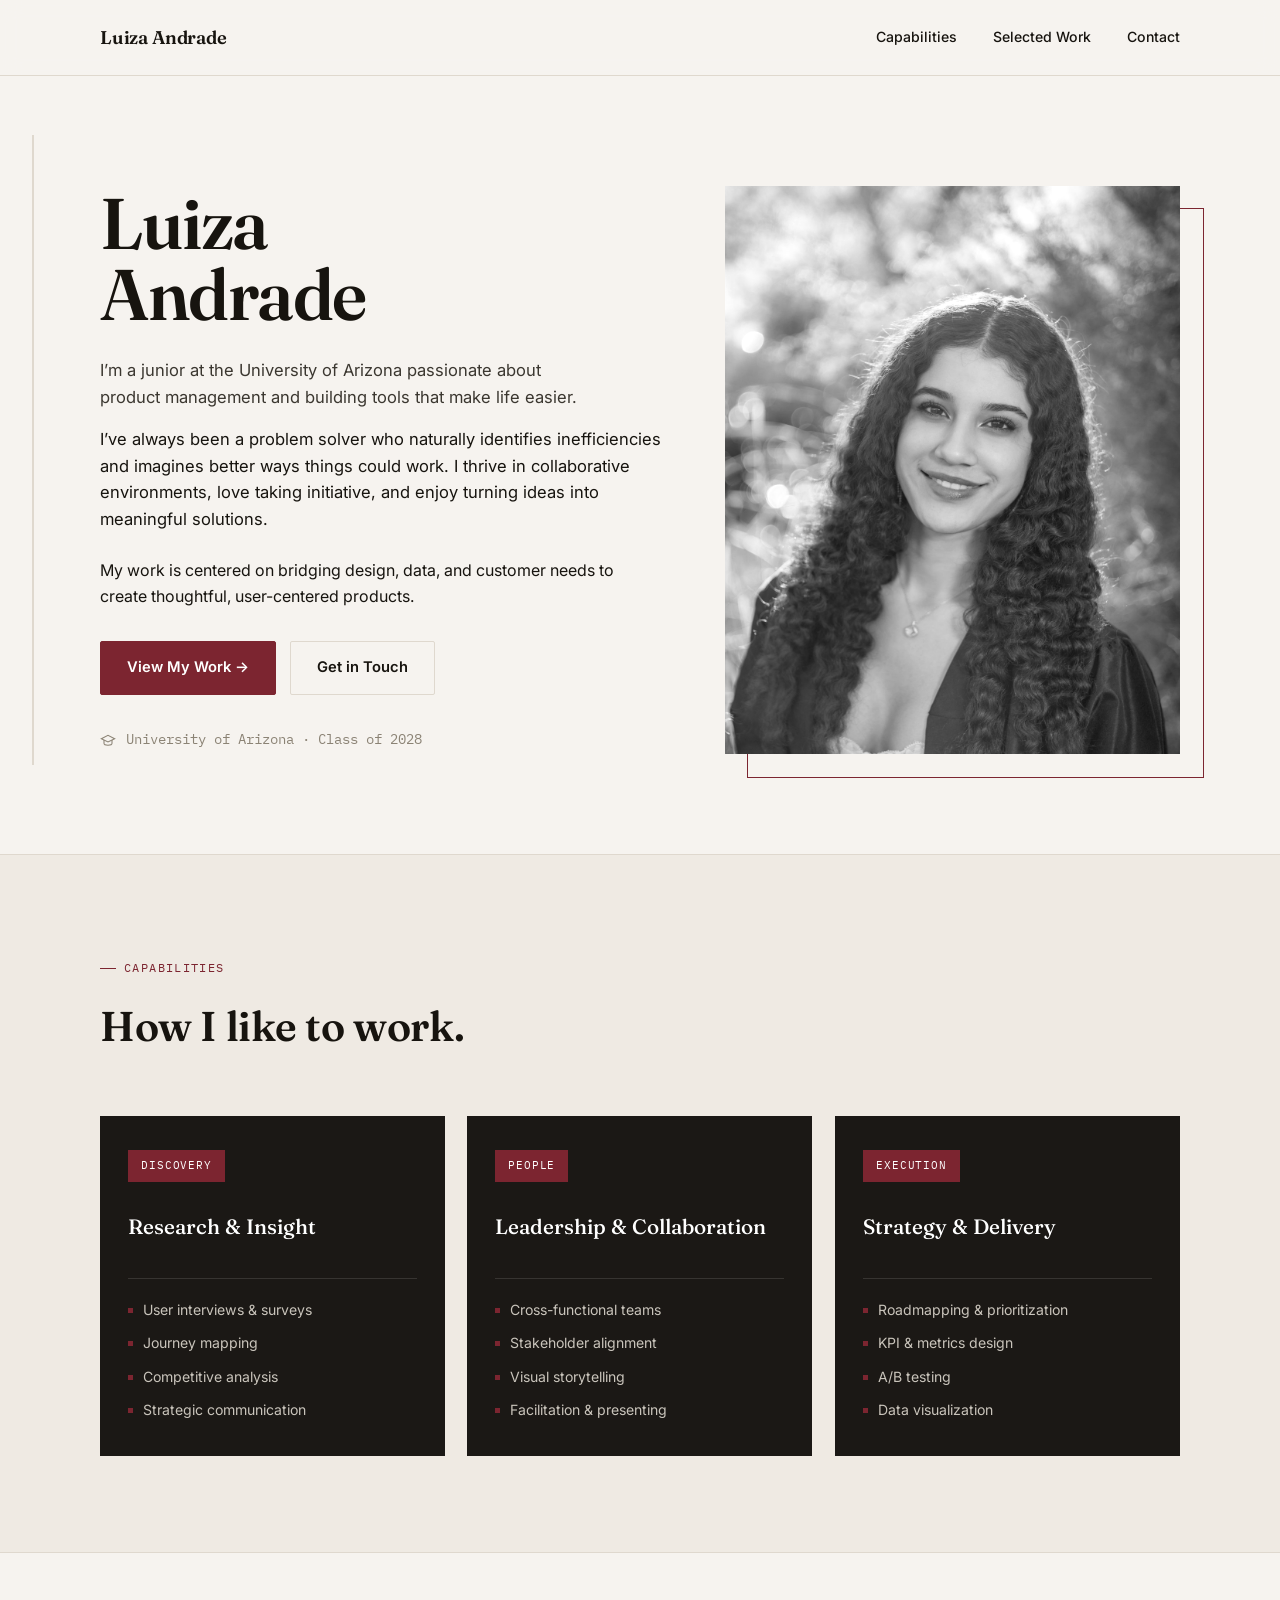
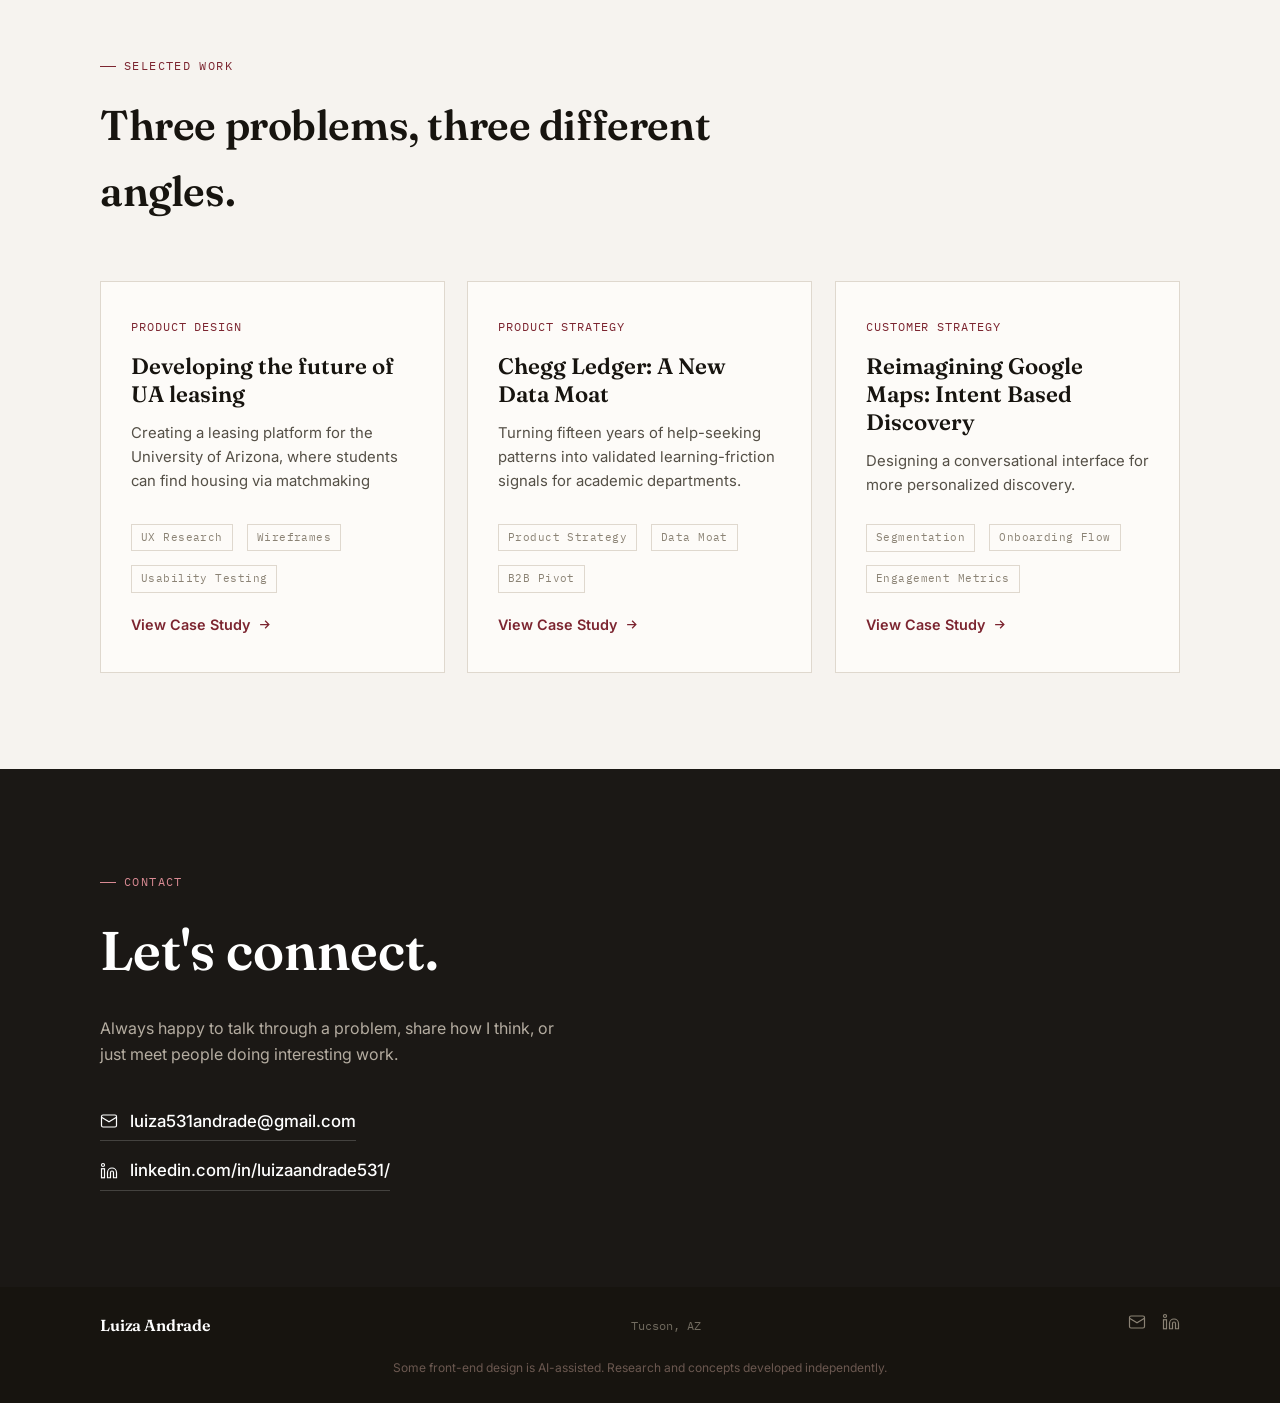
==== commit 98ca78fa: "Publish final SubZona case study, streamline case loading, and add design disclosure" ====
--- a/index.html
+++ b/index.html
@@ -6,7 +6,7 @@
 <title>Luiza Andrade</title>
 <link href="https://fonts.googleapis.com" rel="preconnect"/>
 <link crossorigin="" href="https://fonts.gstatic.com" rel="preconnect"/>
-<link href="https://fonts.googleapis.com/css2?family=Fraunces:opsz,wght@9..144,300;9..144,400;9..144,500;9..144,600;9..144,700&amp;family=Inter:wght@400;500;600&amp;family=IBM+Plex+Mono:wght@400;500&amp;display=swap" rel="stylesheet"/>
+<link href="https://fonts.googleapis.com/css2?family=Fraunces:opsz,wght@9..144,300;9..144,400;9..144,500;9..144,600;9..144,700&amp;family=Inter:wght@400;500;600&amp;family=IBM+Plex+Mono:wght@400;500&amp;display=swap" rel="stylesheet" media="print" onload="this.media='all'"/>
 <link href="subzona-case-study.html" rel="prefetch"/>
 <link href="chegg-ledger-case-study.html" rel="prefetch"/>
 <link href="case-study2.html" rel="prefetch"/>
@@ -524,7 +524,7 @@
 </div>
 </div>
 <div class="hero-photo reveal" id="heroPhoto">
-<img alt="Portrait of Luiza Andrade" id="heroPhotoImg" src="luiza-photo.jpg"/>
+<img decoding="async" fetchpriority="high" alt="Portrait of Luiza Andrade" id="heroPhotoImg" src="luiza-photo.jpg"/>
 </div>
 </div>
 </section>
@@ -647,6 +647,7 @@
 </a>
 </div>
 </div>
+<p style="text-align:center;margin:20px 24px 0;font-size:12px;line-height:1.5;color:var(--sub,#6B5850)">Some front-end design is AI-assisted. Research and concepts developed independently.</p>
 </footer>
 <script>
   // Mobile nav toggle
@@ -680,5 +681,5 @@
   updateThread();
 
 </script>
-<script src="motion.js"></script>
+<script src="motion.js" defer></script>
 </body></html>
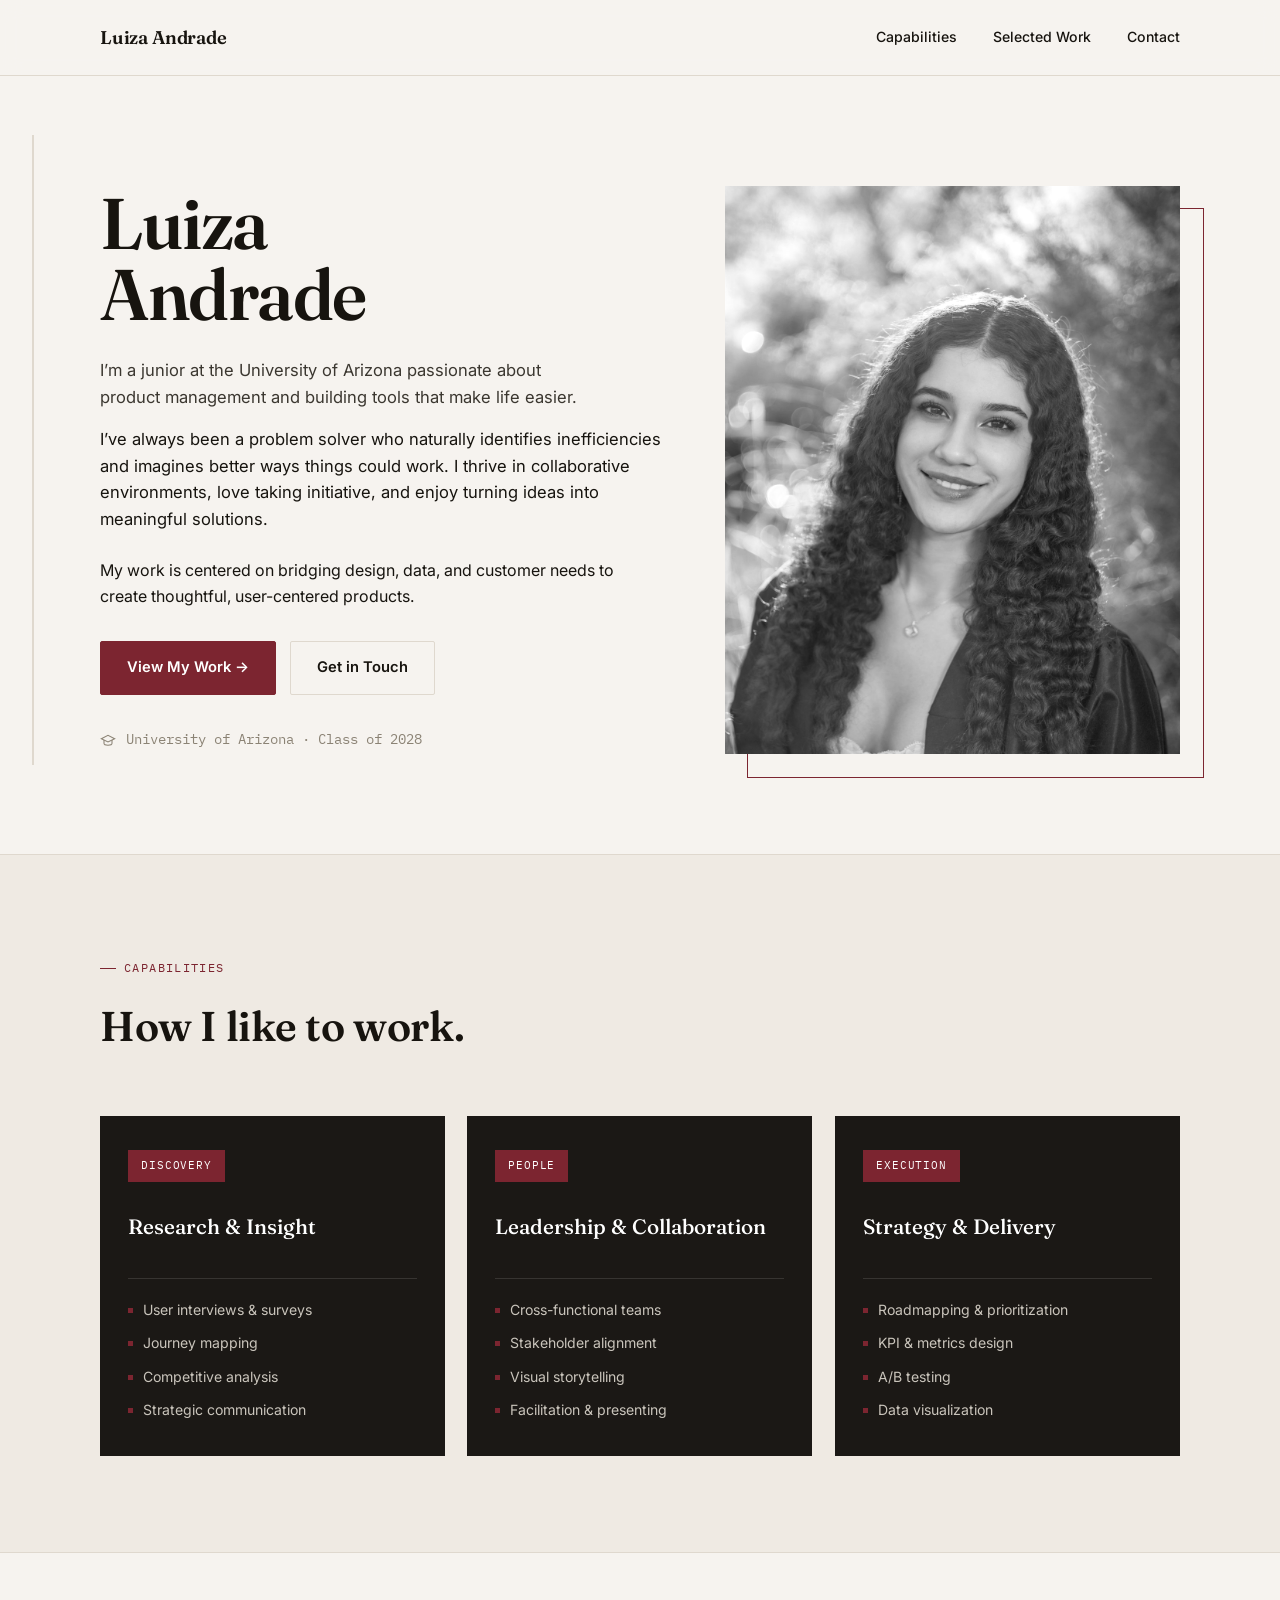
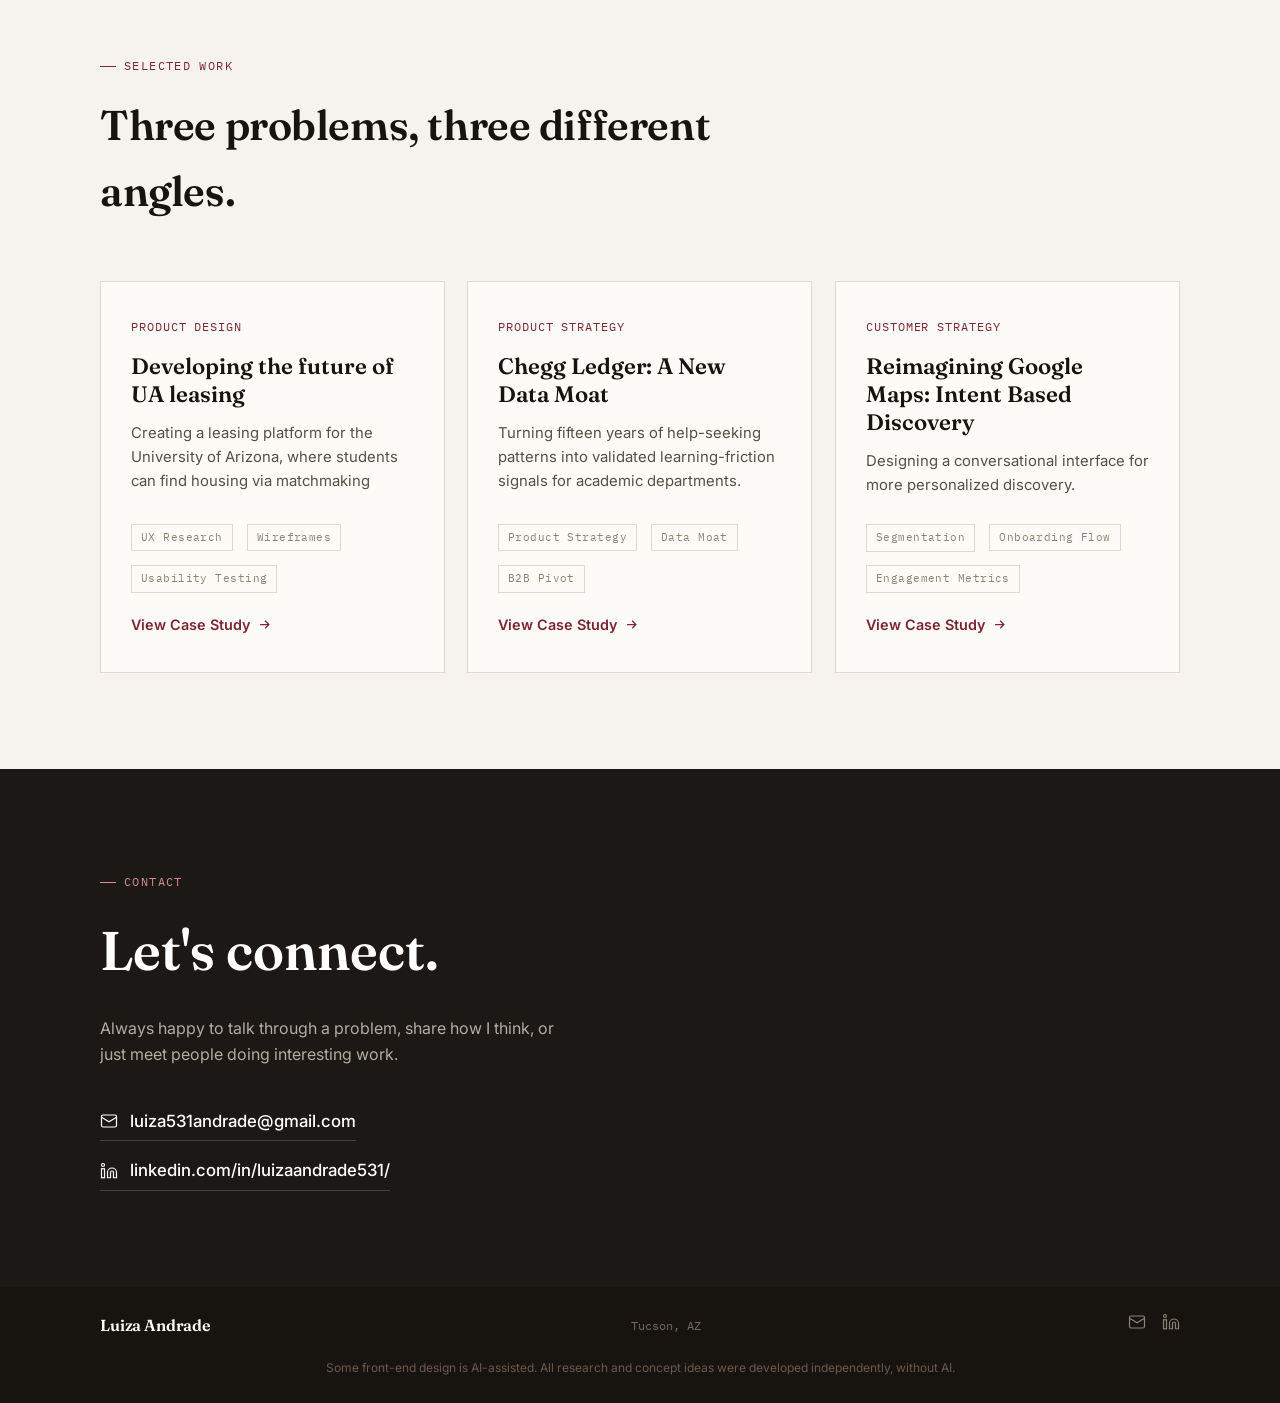
==== commit cf5b4201: "Clarify independent research disclosure and remove Maps external loading dependencies" ====
--- a/index.html
+++ b/index.html
@@ -9,7 +9,7 @@
 <link href="https://fonts.googleapis.com/css2?family=Fraunces:opsz,wght@9..144,300;9..144,400;9..144,500;9..144,600;9..144,700&amp;family=Inter:wght@400;500;600&amp;family=IBM+Plex+Mono:wght@400;500&amp;display=swap" rel="stylesheet" media="print" onload="this.media='all'"/>
 <link href="subzona-case-study.html" rel="prefetch"/>
 <link href="chegg-ledger-case-study.html" rel="prefetch"/>
-<link href="case-study2.html" rel="prefetch"/>
+<link href="case-study2.html?v=maps-fast-2" rel="prefetch"/>
 <style>
   :root{
     --bg: #F6F3EF;
@@ -610,7 +610,7 @@
 <span>Onboarding Flow</span>
 <span>Engagement Metrics</span>
 </div>
-<a class="work-link" href="case-study2.html">View Case Study
+<a class="work-link" href="case-study2.html?v=maps-fast-2">View Case Study
           <svg fill="none" height="15" stroke="currentColor" stroke-width="2" viewbox="0 0 24 24" width="15"><path d="M5 12h14M13 6l6 6-6 6"></path></svg>
 </a>
 </div>
@@ -647,7 +647,7 @@
 </a>
 </div>
 </div>
-<p style="text-align:center;margin:20px 24px 0;font-size:12px;line-height:1.5;color:var(--sub,#6B5850)">Some front-end design is AI-assisted. Research and concepts developed independently.</p>
+<p style="text-align:center;margin:20px 24px 0;font-size:12px;line-height:1.5;color:var(--sub,#6B5850)">Some front-end design is AI-assisted. All research and concept ideas were developed independently, without AI.</p>
 </footer>
 <script>
   // Mobile nav toggle
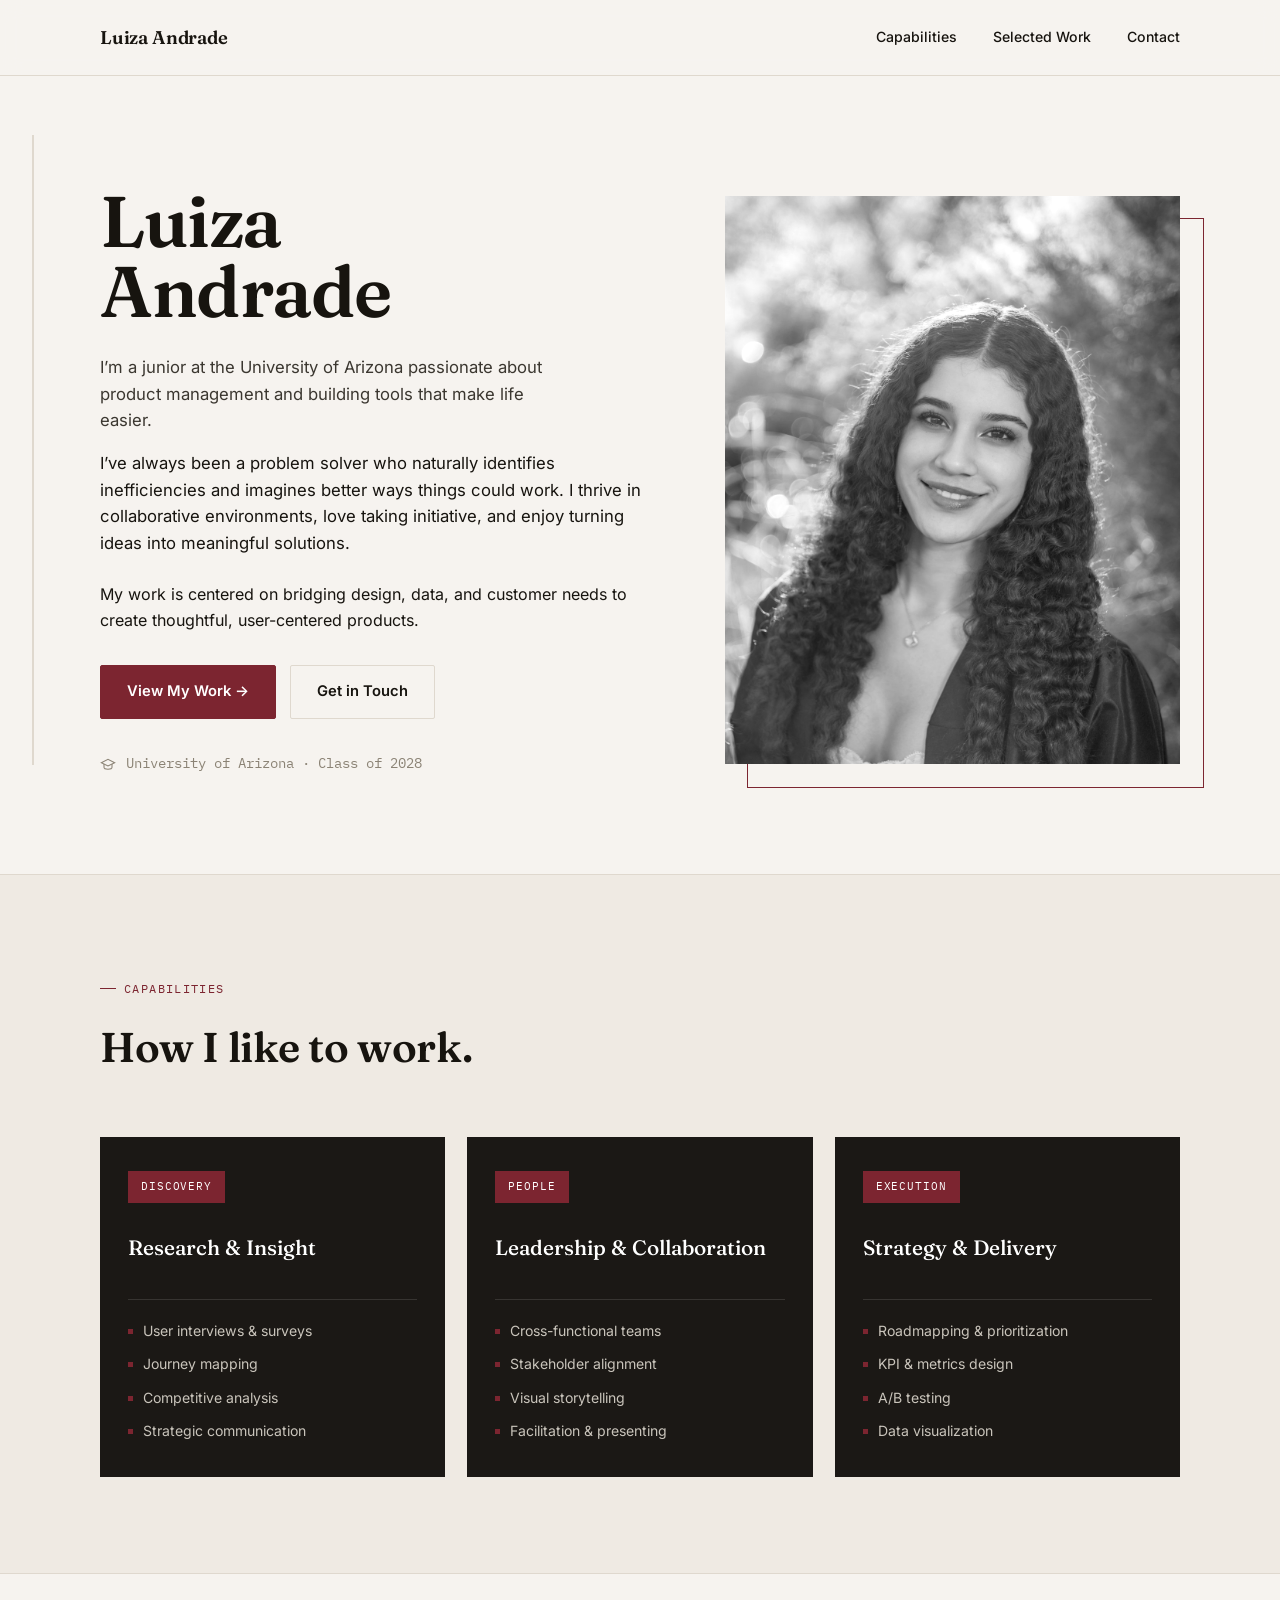
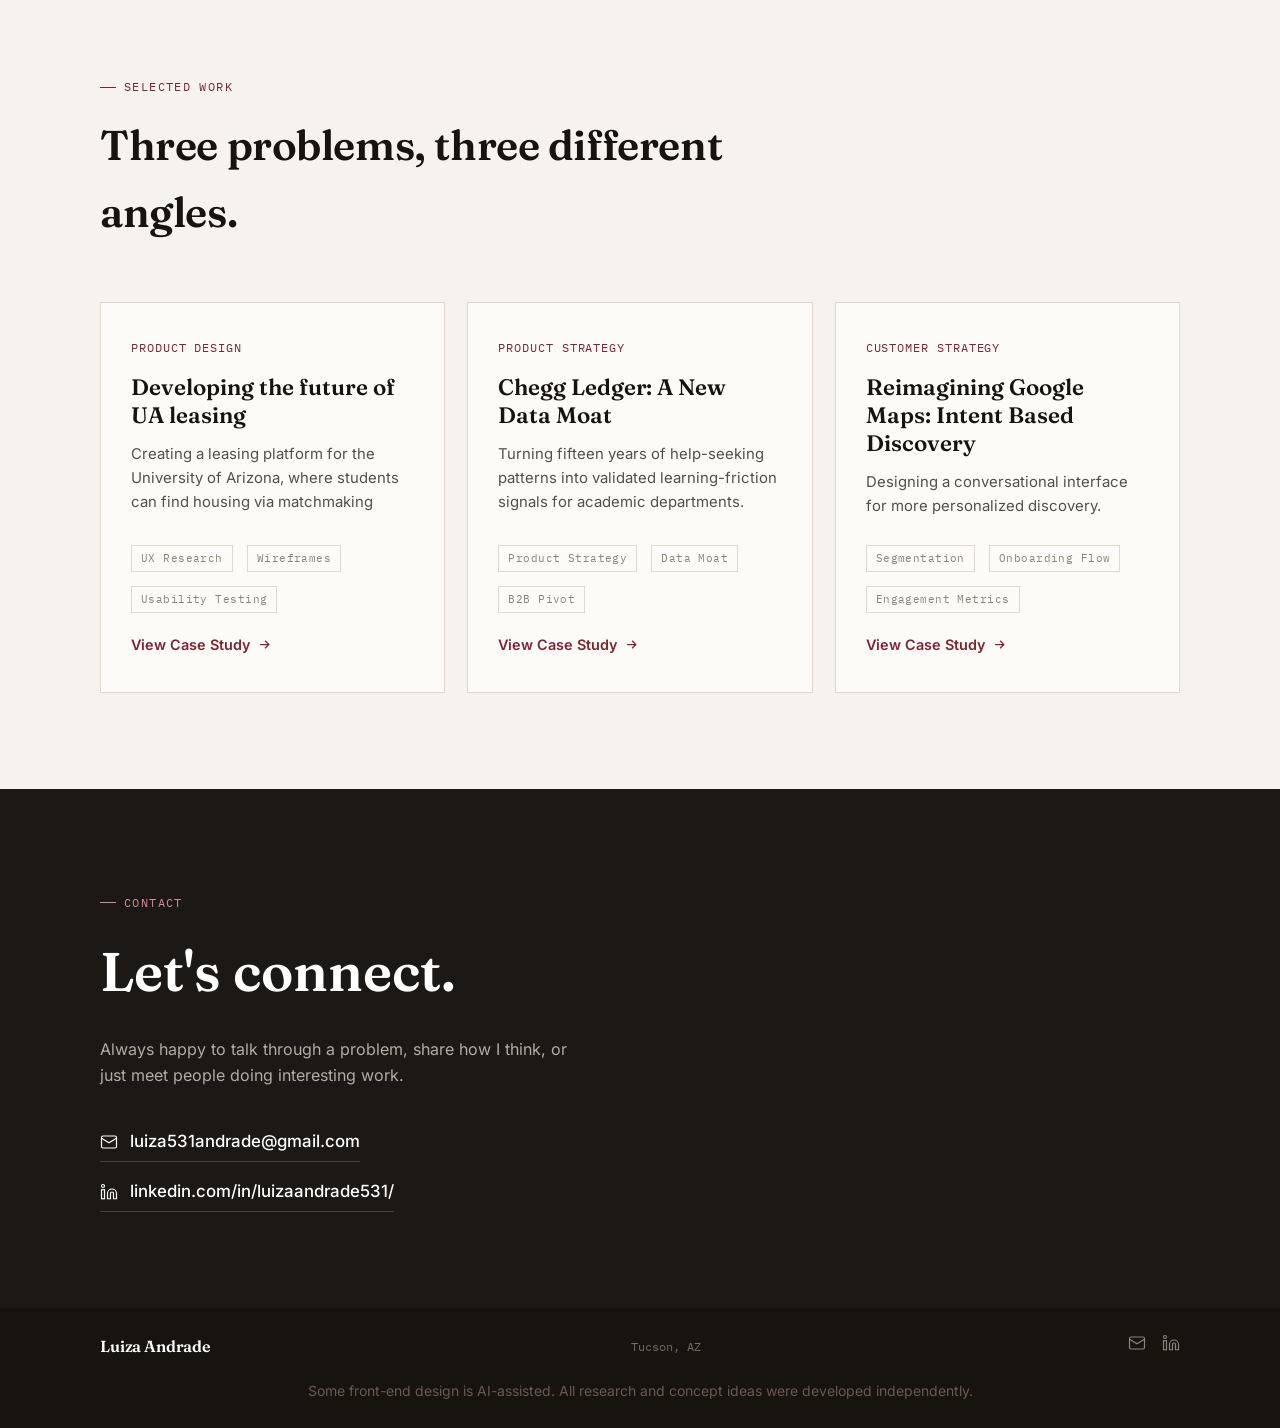
==== commit 78ef2357: "Publish Chegg edits and improve portfolio loading with local compressed fonts and images" ====
--- a/index.html
+++ b/index.html
@@ -4,12 +4,12 @@
 <meta charset="utf-8"/>
 <meta content="width=device-width, initial-scale=1.0" name="viewport"/>
 <title>Luiza Andrade</title>
-<link href="https://fonts.googleapis.com" rel="preconnect"/>
-<link crossorigin="" href="https://fonts.gstatic.com" rel="preconnect"/>
-<link href="https://fonts.googleapis.com/css2?family=Fraunces:opsz,wght@9..144,300;9..144,400;9..144,500;9..144,600;9..144,700&amp;family=Inter:wght@400;500;600&amp;family=IBM+Plex+Mono:wght@400;500&amp;display=swap" rel="stylesheet" media="print" onload="this.media='all'"/>
-<link href="subzona-case-study.html" rel="prefetch"/>
-<link href="chegg-ledger-case-study.html" rel="prefetch"/>
-<link href="case-study2.html?v=maps-fast-2" rel="prefetch"/>
+
+
+
+<link href="subzona-case-study.html?v=fast-3" rel="prefetch"/>
+<link href="chegg-ledger-case-study.html?v=fast-3" rel="prefetch"/>
+<link href="case-study2.html?v=fast-3" rel="prefetch"/>
 <style>
   :root{
     --bg: #F6F3EF;
@@ -487,8 +487,91 @@
   }
 
 </style>
-<link href="motion.css" rel="stylesheet"/>
-</head>
+<style>:root{--motion-accent:#b43e51}
+.motion-progress{position:fixed;z-index:10000;top:0;left:0;width:100%;height:3px;transform:scaleX(0);transform-origin:left;background:linear-gradient(90deg,var(--motion-accent),#e79b75);pointer-events:none}
+.motion-ready .motion-reveal{opacity:0;transform:translateY(28px) scale(.985);transition:opacity .72s cubic-bezier(.2,.75,.25,1),transform .72s cubic-bezier(.2,.75,.25,1);transition-delay:var(--motion-delay,0ms)}
+.motion-ready .motion-reveal.motion-in{opacity:1;transform:none}
+.motion-ready .motion-pop{transition:transform .35s cubic-bezier(.2,.8,.2,1),box-shadow .35s ease,border-color .35s ease;transform-style:preserve-3d;will-change:transform}
+.motion-ready .motion-pop:hover{transform:translateY(-7px) rotateX(var(--motion-rx,0deg)) rotateY(var(--motion-ry,0deg));box-shadow:0 20px 45px rgba(31,22,23,.13)}
+.motion-ready a,.motion-ready button{transition:transform .22s ease,color .22s ease,background-color .22s ease,border-color .22s ease}
+.motion-ready a:hover,.motion-ready button:hover{transform:translateY(-2px)}
+.motion-ready img{transition:transform .65s cubic-bezier(.2,.8,.2,1),filter .4s ease}
+.motion-ready .motion-pop:hover img,.motion-ready figure:hover img,.motion-ready .phone:hover img{transform:scale(1.025)}
+@media(max-width:800px),(pointer:coarse){.motion-ready .motion-pop:hover{transform:translateY(-4px)}}
+@media(prefers-reduced-motion:reduce){html{scroll-behavior:auto!important}.motion-progress{display:none}.motion-ready .motion-reveal{opacity:1;transform:none;transition:none}.motion-ready *{animation-duration:.01ms!important;animation-iteration-count:1!important;transition-duration:.01ms!important}}
+</style>
+<style>@font-face {
+  font-family: 'Fraunces';
+  font-style: normal;
+  font-weight: 300;
+  font-display: swap;
+  src: url(assets/font-d76b2b5f397b.woff2) format('woff2');
+}
+@font-face {
+  font-family: 'Fraunces';
+  font-style: normal;
+  font-weight: 400;
+  font-display: swap;
+  src: url(assets/font-5f9f671b2c58.woff2) format('woff2');
+}
+@font-face {
+  font-family: 'Fraunces';
+  font-style: normal;
+  font-weight: 500;
+  font-display: swap;
+  src: url(assets/font-c327eacc9d20.woff2) format('woff2');
+}
+@font-face {
+  font-family: 'Fraunces';
+  font-style: normal;
+  font-weight: 600;
+  font-display: swap;
+  src: url(assets/font-9f49203e2ae8.woff2) format('woff2');
+}
+@font-face {
+  font-family: 'Fraunces';
+  font-style: normal;
+  font-weight: 700;
+  font-display: swap;
+  src: url(assets/font-949591173c23.woff2) format('woff2');
+}
+@font-face {
+  font-family: 'IBM Plex Mono';
+  font-style: normal;
+  font-weight: 400;
+  font-display: swap;
+  src: url(assets/font-73ee977f3973.woff2) format('woff2');
+}
+@font-face {
+  font-family: 'IBM Plex Mono';
+  font-style: normal;
+  font-weight: 500;
+  font-display: swap;
+  src: url(assets/font-334e1ee15178.woff2) format('woff2');
+}
+@font-face {
+  font-family: 'Inter';
+  font-style: normal;
+  font-weight: 400;
+  font-display: swap;
+  src: url(assets/font-35f7e7e06fa6.woff2) format('woff2');
+}
+@font-face {
+  font-family: 'Inter';
+  font-style: normal;
+  font-weight: 500;
+  font-display: swap;
+  src: url(assets/font-e90966715edc.woff2) format('woff2');
+}
+@font-face {
+  font-family: 'Inter';
+  font-style: normal;
+  font-weight: 600;
+  font-display: swap;
+  src: url(assets/font-425c6feef04d.woff2) format('woff2');
+}
+</style>
+<style>.reveal,.motion-ready .motion-reveal{opacity:1!important;transform:none!important;transition:none!important}.motion-pop{will-change:auto!important}</style></head>
 <body class="" id="artifacts-component-root-html">
 <div aria-hidden="true" class="thread-track">
 <svg preserveaspectratio="none" viewbox="0 0 2 1000">
@@ -584,7 +667,7 @@
 <span>Wireframes</span>
 <span>Usability Testing</span>
 </div>
-<a class="work-link" href="subzona-case-study.html">View Case Study
+<a class="work-link" href="subzona-case-study.html?v=fast-3">View Case Study
           <svg fill="none" height="15" stroke="currentColor" stroke-width="2" viewbox="0 0 24 24" width="15"><path d="M5 12h14M13 6l6 6-6 6"></path></svg>
 </a>
 </div>
@@ -597,7 +680,7 @@
 <span>Data Moat</span>
 <span>B2B Pivot</span>
 </div>
-<a class="work-link" href="chegg-ledger-case-study.html">View Case Study
+<a class="work-link" href="chegg-ledger-case-study.html?v=fast-3">View Case Study
           <svg fill="none" height="15" stroke="currentColor" stroke-width="2" viewbox="0 0 24 24" width="15"><path d="M5 12h14M13 6l6 6-6 6"></path></svg>
 </a>
 </div>
@@ -610,7 +693,7 @@
 <span>Onboarding Flow</span>
 <span>Engagement Metrics</span>
 </div>
-<a class="work-link" href="case-study2.html?v=maps-fast-2">View Case Study
+<a class="work-link" href="case-study2.html?v=fast-3">View Case Study
           <svg fill="none" height="15" stroke="currentColor" stroke-width="2" viewbox="0 0 24 24" width="15"><path d="M5 12h14M13 6l6 6-6 6"></path></svg>
 </a>
 </div>
@@ -647,7 +730,7 @@
 </a>
 </div>
 </div>
-<p style="text-align:center;margin:20px 24px 0;font-size:12px;line-height:1.5;color:var(--sub,#6B5850)">Some front-end design is AI-assisted. All research and concept ideas were developed independently, without AI.</p>
+<p style="text-align:center;margin:20px 24px 0;font-size:14px;line-height:1.6;color:var(--sub,#6B5850)">Some front-end design is AI-assisted. All research and concept ideas were developed independently.</p>
 </footer>
 <script>
   // Mobile nav toggle
@@ -681,5 +764,5 @@
   updateThread();
 
 </script>
-<script src="motion.js" defer></script>
+
 </body></html>
